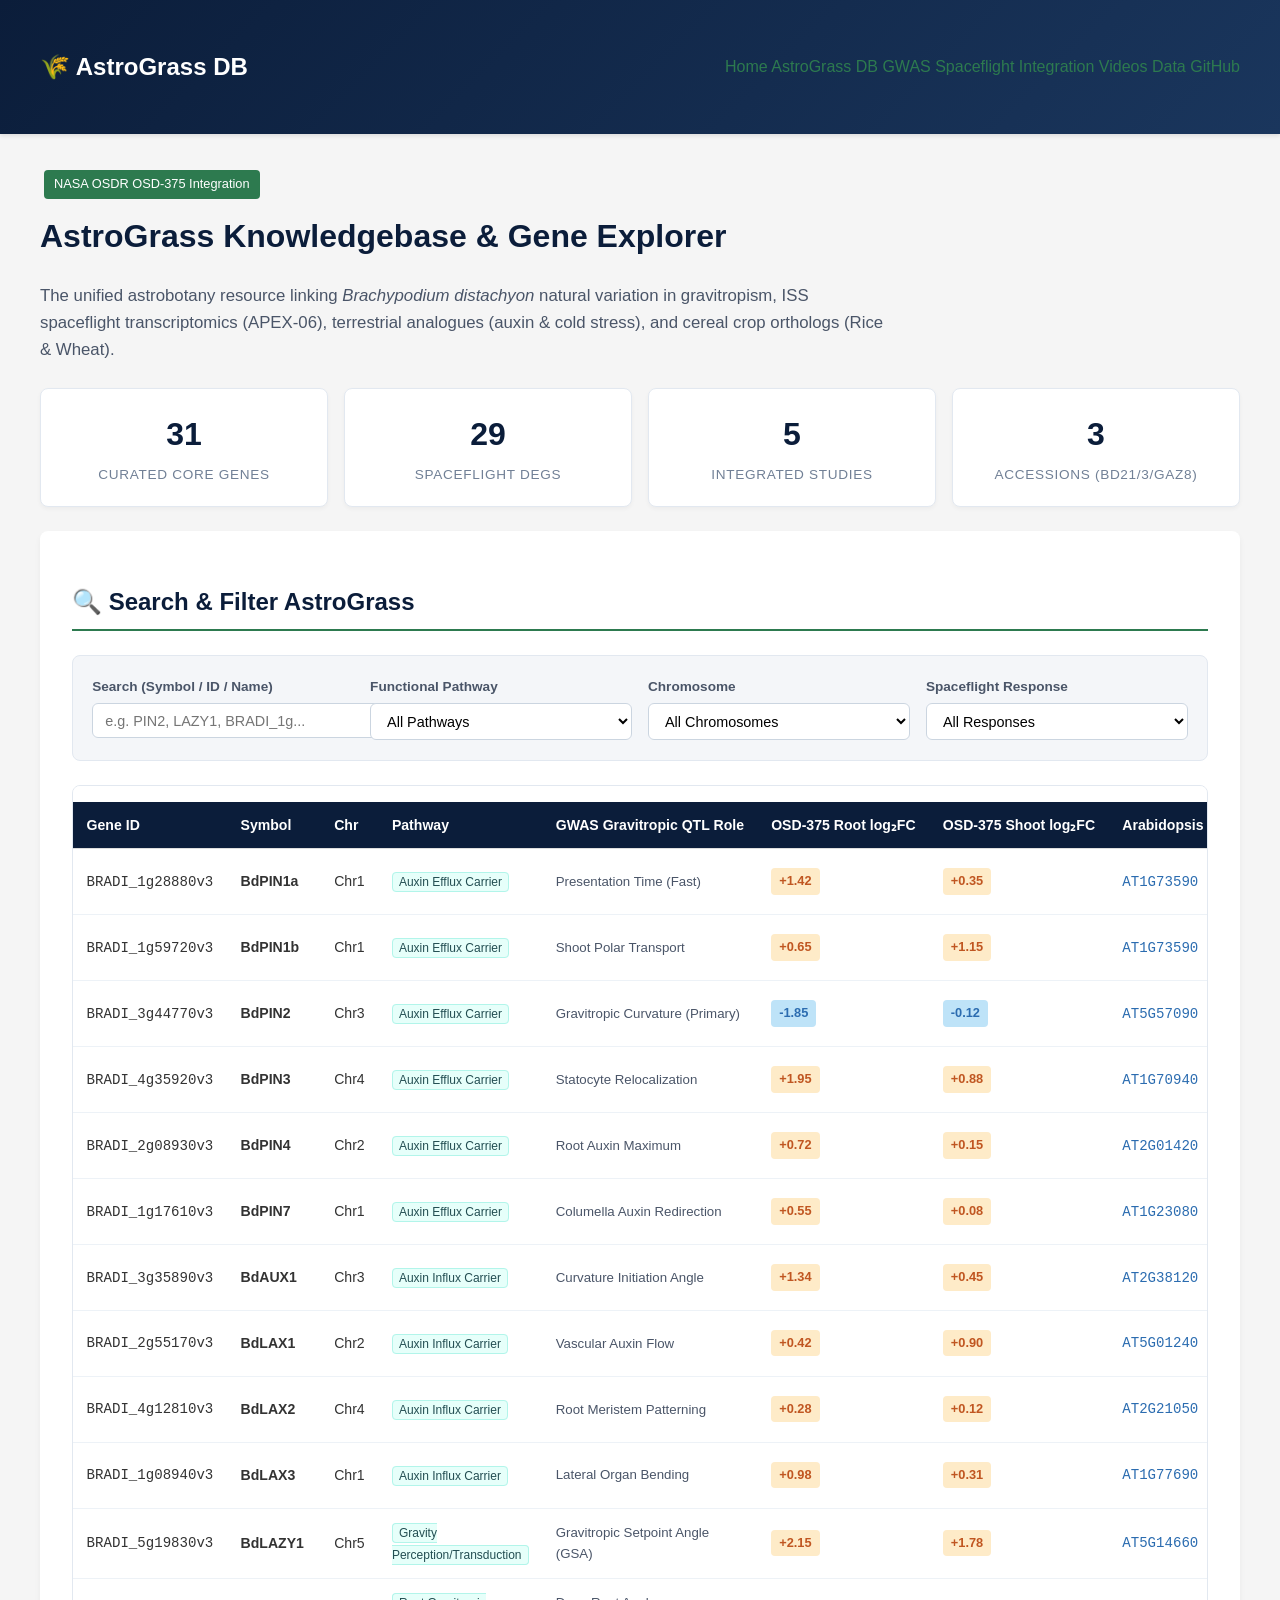
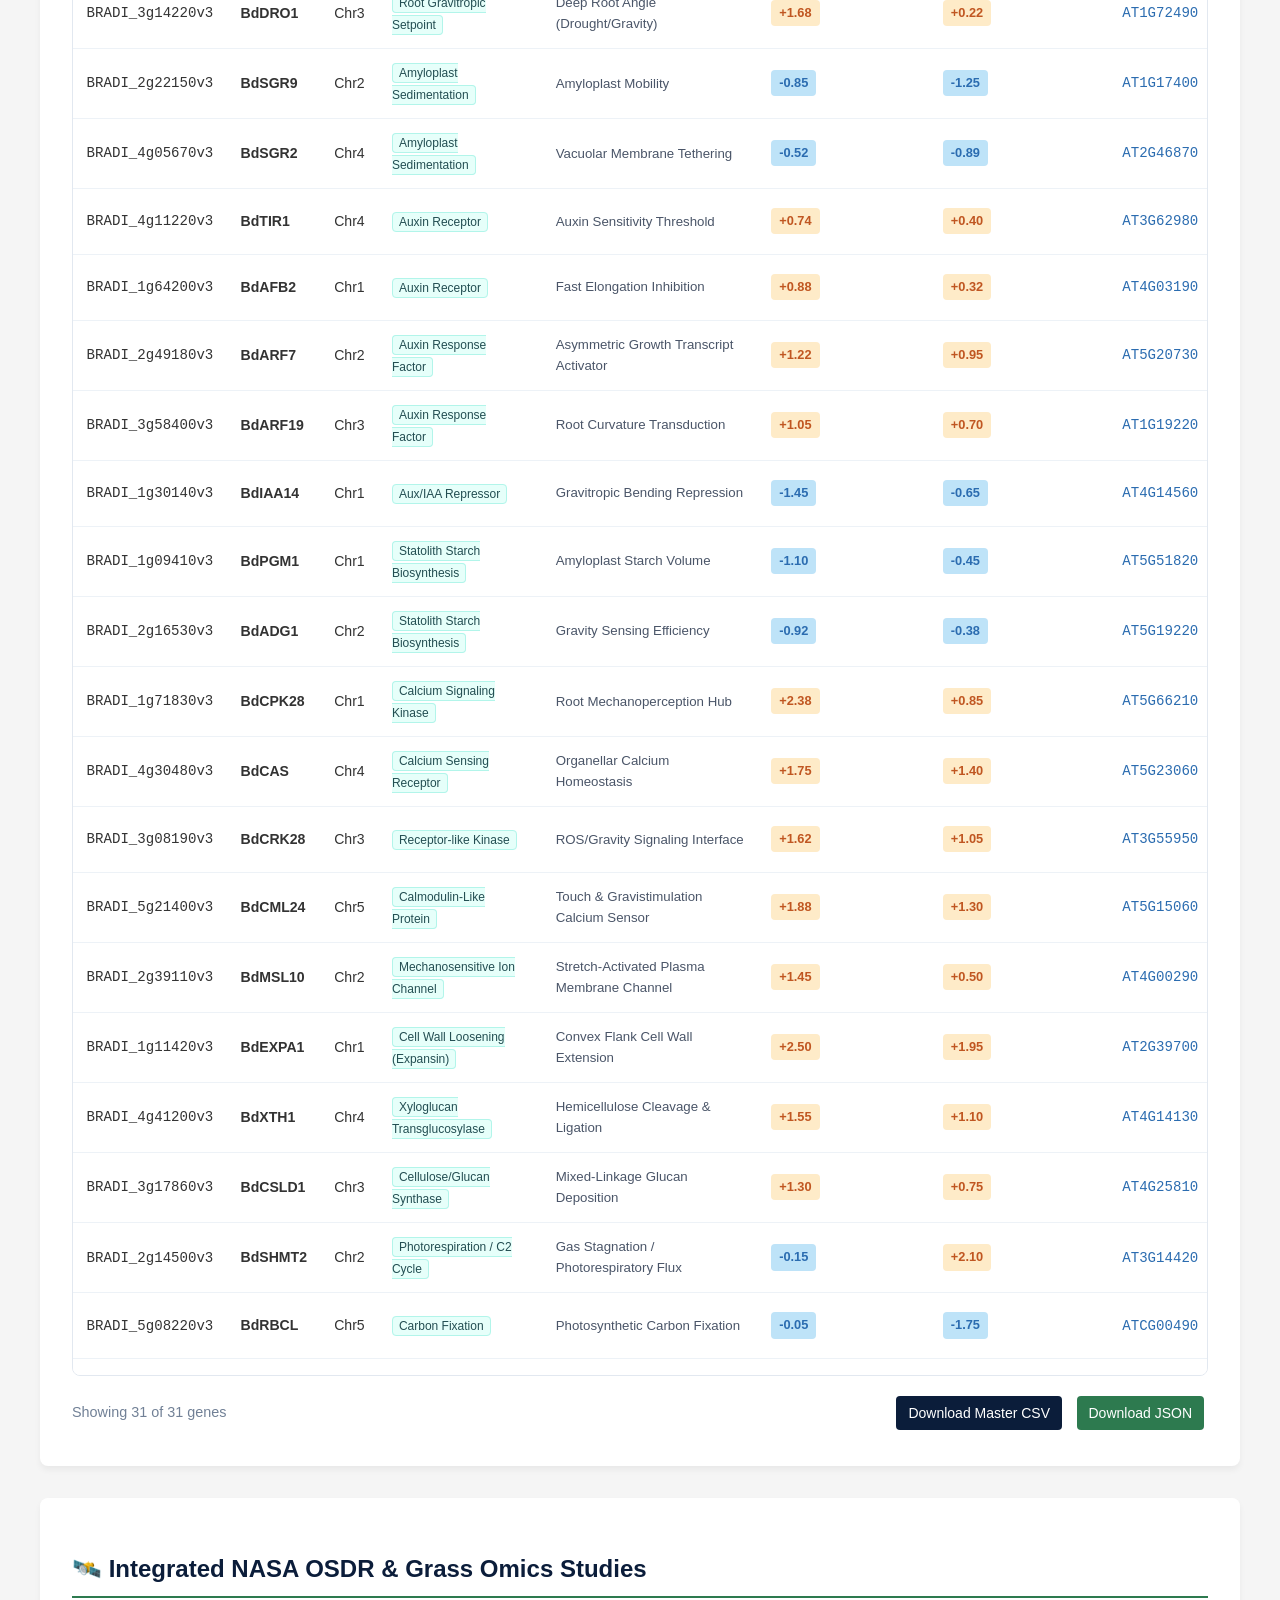
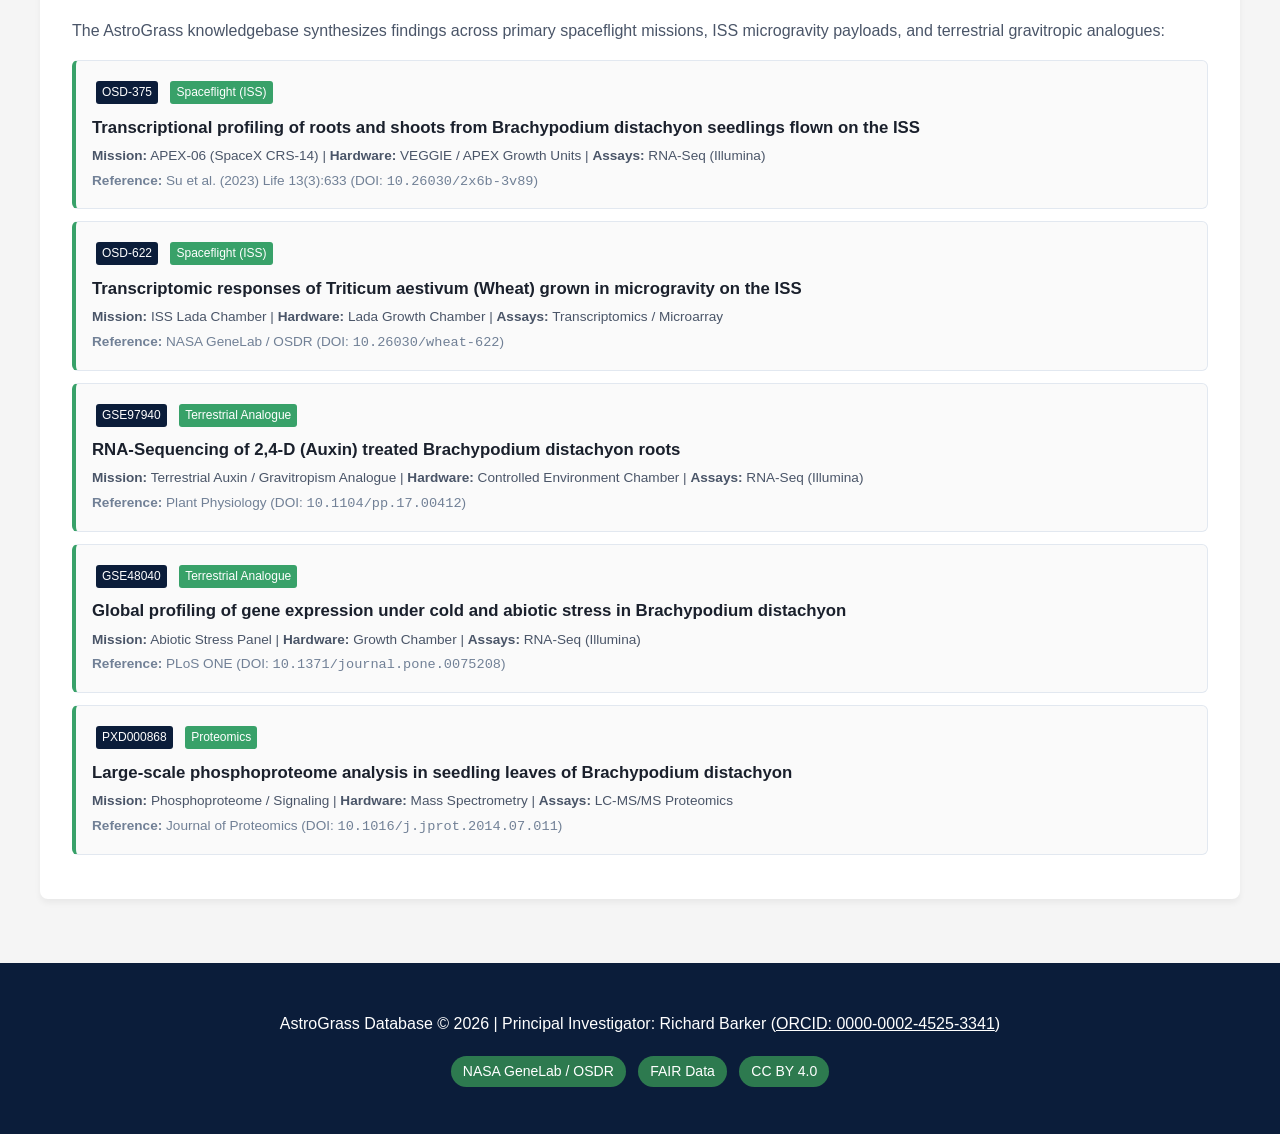
==== docs/astrograss.html @ f029a99f "Deploy AstroGrass Knowledgebase & Gene Explorer interactive portal (docs/astrograss.html, master CSV" ====
<!DOCTYPE html>
<html lang="en">
<head>
    <meta charset="UTF-8">
    <meta name="viewport" content="width=device-width, initial-scale=1.0">
    <title>AstroGrass Database | Spaceflight Omics & Gravitropism Knowledgebase</title>
    <link rel="stylesheet" href="css/style.css">
    <style>
        .filter-grid {
            display: grid;
            grid-template-columns: repeat(auto-fit, minmax(200px, 1fr));
            gap: 1rem;
            margin: 1.5rem 0;
            background: #f4f6f9;
            padding: 1.2rem;
            border-radius: 8px;
            border: 1px solid #e2e8f0;
        }
        .filter-item label {
            display: block;
            font-size: 0.85rem;
            font-weight: bold;
            color: #4a5568;
            margin-bottom: 0.35rem;
        }
        .filter-item select, .filter-item input {
            width: 100%;
            padding: 0.55rem 0.75rem;
            border: 1px solid #cbd5e0;
            border-radius: 6px;
            font-size: 0.9rem;
            background: white;
        }
        .stats-grid {
            display: grid;
            grid-template-columns: repeat(auto-fit, minmax(180px, 1fr));
            gap: 1rem;
            margin: 1.5rem 0;
        }
        .stat-card {
            background: white;
            padding: 1.25rem;
            border-radius: 8px;
            border: 1px solid #e2e8f0;
            box-shadow: 0 2px 4px rgba(0,0,0,0.04);
            text-align: center;
        }
        .stat-num {
            font-size: 2rem;
            font-weight: 800;
            color: #0b1d3a;
            margin-bottom: 0.25rem;
        }
        .stat-label {
            font-size: 0.85rem;
            color: #718096;
            text-transform: uppercase;
            letter-spacing: 0.05em;
        }
        .gene-table-container {
            overflow-x: auto;
            margin-top: 1rem;
            background: white;
            border-radius: 8px;
            border: 1px solid #e2e8f0;
        }
        .gene-table {
            width: 100%;
            border-collapse: collapse;
            font-size: 0.88rem;
        }
        .gene-table th {
            background: #0b1d3a;
            color: white;
            text-align: left;
            padding: 0.75rem 0.85rem;
            white-space: nowrap;
            position: sticky;
            top: 0;
        }
        .gene-table td {
            padding: 0.75rem 0.85rem;
            border-bottom: 1px solid #edf2f7;
            vertical-align: middle;
        }
        .gene-table tr:hover {
            background: #f7fafc;
            cursor: pointer;
        }
        .badge-up {
            background: #feebc8;
            color: #c05621;
            padding: 3px 8px;
            border-radius: 4px;
            font-weight: bold;
            font-size: 0.8rem;
            display: inline-block;
        }
        .badge-down {
            background: #bee3f8;
            color: #2b6cb0;
            padding: 3px 8px;
            border-radius: 4px;
            font-weight: bold;
            font-size: 0.8rem;
            display: inline-block;
        }
        .badge-pathway {
            background: #e6fffa;
            color: #234e52;
            padding: 2px 6px;
            border-radius: 4px;
            font-size: 0.75rem;
            border: 1px solid #b2f5ea;
        }
        .study-card {
            border: 1px solid #e2e8f0;
            border-left: 4px solid #38a169;
            padding: 1rem;
            border-radius: 6px;
            background: #fafafa;
            margin-bottom: 0.75rem;
        }
        /* Modal styling */
        .modal {
            display: none;
            position: fixed;
            z-index: 1000;
            left: 0;
            top: 0;
            width: 100%;
            height: 100%;
            background: rgba(0,0,0,0.6);
            backdrop-filter: blur(3px);
        }
        .modal-content {
            background: white;
            margin: 5% auto;
            padding: 2rem;
            width: 90%;
            max-width: 700px;
            border-radius: 10px;
            box-shadow: 0 10px 25px rgba(0,0,0,0.3);
            position: relative;
        }
        .close-modal {
            position: absolute;
            top: 1rem;
            right: 1.5rem;
            font-size: 1.5rem;
            font-weight: bold;
            cursor: pointer;
            color: #718096;
        }
        .close-modal:hover { color: #000; }
    </style>
</head>
<body>
    <header>
        <div class="container nav-container">
            <a href="index.html" class="logo">🌾 AstroGrass DB</a>
            <nav>
                <a href="index.html">Home</a>
                <a href="astrograss.html" class="active">AstroGrass DB</a>
                <a href="gwas.html">GWAS</a>
                <a href="spaceflight.html">Spaceflight</a>
                <a href="integration.html">Integration</a>
                <a href="videos.html">Videos</a>
                <a href="data.html">Data</a>
                <a href="https://github.com/dr-richard-barker/brachypodium-gwas-spaceflight" target="_blank">GitHub</a>
            </nav>
        </div>
    </header>

    <div class="container">
        <div style="margin-top: 1.5rem;">
            <span class="badge" style="background:#2d7a4f; color:#fff; padding:4px 10px; border-radius:4px; font-size:0.8rem;">NASA OSDR OSD-375 Integration</span>
            <h1 style="margin-top:0.5rem; color:#0b1d3a;">AstroGrass Knowledgebase & Gene Explorer</h1>
            <p style="color:#4a5568; font-size:1.05rem; max-width:850px;">
                The unified astrobotany resource linking <em>Brachypodium distachyon</em> natural variation in gravitropism,
                ISS spaceflight transcriptomics (APEX-06), terrestrial analogues (auxin & cold stress), and cereal crop orthologs (Rice & Wheat).
            </p>
        </div>

        <!-- Database Metrics -->
        <div class="stats-grid">
            <div class="stat-card">
                <div class="stat-num" id="stat-total-genes">31</div>
                <div class="stat-label">Curated Core Genes</div>
            </div>
            <div class="stat-card">
                <div class="stat-num" id="stat-deg-genes">29</div>
                <div class="stat-label">Spaceflight DEGs</div>
            </div>
            <div class="stat-card">
                <div class="stat-num" id="stat-studies">5</div>
                <div class="stat-label">Integrated Studies</div>
            </div>
            <div class="stat-card">
                <div class="stat-num">3</div>
                <div class="stat-label">Accessions (Bd21/3/Gaz8)</div>
            </div>
        </div>

        <!-- Filter Controls -->
        <section class="card" style="margin-top:1.5rem;">
            <h2 style="margin-bottom:0.5rem;">🔍 Search & Filter AstroGrass</h2>
            
            <div class="filter-grid">
                <div class="filter-item">
                    <label for="search-input">Search (Symbol / ID / Name)</label>
                    <input type="text" id="search-input" placeholder="e.g. PIN2, LAZY1, BRADI_1g...">
                </div>
                <div class="filter-item">
                    <label for="pathway-select">Functional Pathway</label>
                    <select id="pathway-select">
                        <option value="">All Pathways</option>
                    </select>
                </div>
                <div class="filter-item">
                    <label for="chr-select">Chromosome</label>
                    <select id="chr-select">
                        <option value="">All Chromosomes</option>
                        <option value="Chr1">Chr 1</option>
                        <option value="Chr2">Chr 2</option>
                        <option value="Chr3">Chr 3</option>
                        <option value="Chr4">Chr 4</option>
                        <option value="Chr5">Chr 5</option>
                    </select>
                </div>
                <div class="filter-item">
                    <label for="status-select">Spaceflight Response</label>
                    <select id="status-select">
                        <option value="">All Responses</option>
                        <option value="Root">Root Spaceflight DEGs</option>
                        <option value="Shoot">Shoot Spaceflight DEGs</option>
                    </select>
                </div>
            </div>

            <!-- Interactive Results Table -->
            <div class="gene-table-container">
                <table class="gene-table">
                    <thead>
                        <tr>
                            <th>Gene ID</th>
                            <th>Symbol</th>
                            <th>Chr</th>
                            <th>Pathway</th>
                            <th>GWAS Gravitropic QTL Role</th>
                            <th>OSD-375 Root log₂FC</th>
                            <th>OSD-375 Shoot log₂FC</th>
                            <th>Arabidopsis Ortholog</th>
                            <th>Rice / Wheat</th>
                        </tr>
                    </thead>
                    <tbody id="gene-table-body">
                        <!-- Populated by JavaScript -->
                    </tbody>
                </table>
            </div>
            
            <div style="margin-top:1rem; display:flex; justify-content:space-between; align-items:center;">
                <span id="results-count" style="font-size:0.9rem; color:#718096;">Showing 31 of 31 genes</span>
                <div>
                    <a href="../tables/astrograss_master_table.csv" download class="badge" style="background:#0b1d3a; color:white; padding:6px 12px; border-radius:4px; text-decoration:none; margin-right:6px;">Download Master CSV</a>
                    <a href="js/astrograss_database.json" download class="badge" style="background:#2d7a4f; color:white; padding:6px 12px; border-radius:4px; text-decoration:none;">Download JSON</a>
                </div>
            </div>
        </section>

        <!-- OSDR Studies Catalog -->
        <section class="card" style="margin-top:2rem;">
            <h2>🛰️ Integrated NASA OSDR & Grass Omics Studies</h2>
            <p style="margin-bottom:1rem; color:#4a5568;">The AstroGrass knowledgebase synthesizes findings across primary spaceflight missions, ISS microgravity payloads, and terrestrial gravitropic analogues:</p>

            <div id="studies-container">
                <!-- Populated by JavaScript -->
            </div>
        </section>
    </div>

    <!-- Gene Detail Modal -->
    <div id="gene-modal" class="modal">
        <div class="modal-content">
            <span class="close-modal" onclick="closeModal()">&times;</span>
            <div id="modal-body">
                <!-- Populated on click -->
            </div>
        </div>
    </div>

    <footer>
        <p>AstroGrass Database &copy; 2026 | Principal Investigator: Richard Barker (<a href="https://orcid.org/0000-0002-4525-3341">ORCID: 0000-0002-4525-3341</a>)</p>
        <p><span class="badge">NASA GeneLab / OSDR</span> <span class="badge">FAIR Data</span> <span class="badge">CC BY 4.0</span></p>
    </footer>

    <script>
        let dbData = null;

        // Fetch database JSON
        fetch('js/astrograss_database.json')
            .then(res => res.json())
            .then(data => {
                dbData = data;
                initApp();
            })
            .catch(err => console.error("Error loading AstroGrass JSON:", err));

        function initApp() {
            populatePathways();
            renderTable(dbData.genes);
            renderStudies(dbData.studies);

            document.getElementById('search-input').addEventListener('input', applyFilters);
            document.getElementById('pathway-select').addEventListener('change', applyFilters);
            document.getElementById('chr-select').addEventListener('change', applyFilters);
            document.getElementById('status-select').addEventListener('change', applyFilters);
        }

        function populatePathways() {
            const pathways = [...new Set(dbData.genes.map(g => g.pathway))].sort();
            const select = document.getElementById('pathway-select');
            pathways.forEach(p => {
                const opt = document.createElement('option');
                opt.value = p;
                opt.textContent = p;
                select.appendChild(opt);
            });
        }

        function renderTable(genes) {
            const tbody = document.getElementById('gene-table-body');
            tbody.innerHTML = '';

            if (genes.length === 0) {
                tbody.innerHTML = `<tr><td colspan="9" style="text-align:center; padding:2rem; color:#718096;">No matching genes found. Try adjusting your filters.</td></tr>`;
                document.getElementById('results-count').textContent = 'Showing 0 genes';
                return;
            }

            genes.forEach(g => {
                const tr = document.createElement('tr');
                tr.onclick = () => openModal(g);

                const rootBadge = g.root_log2fc > 0 
                    ? `<span class="badge-up">+${g.root_log2fc.toFixed(2)}</span>` 
                    : (g.root_log2fc < 0 ? `<span class="badge-down">${g.root_log2fc.toFixed(2)}</span>` : `<span style="color:#a0aec0">0.00</span>`);

                const shootBadge = g.shoot_log2fc > 0 
                    ? `<span class="badge-up">+${g.shoot_log2fc.toFixed(2)}</span>` 
                    : (g.shoot_log2fc < 0 ? `<span class="badge-down">${g.shoot_log2fc.toFixed(2)}</span>` : `<span style="color:#a0aec0">0.00</span>`);

                tr.innerHTML = `
                    <td><code>${g.gene_id}</code></td>
                    <td><strong>${g.symbol}</strong></td>
                    <td>${g.chr}</td>
                    <td><span class="badge-pathway">${g.pathway}</span></td>
                    <td style="font-size:0.83rem; color:#4a5568;">${g.gwas_qtl}</td>
                    <td>${rootBadge}</td>
                    <td>${shootBadge}</td>
                    <td><code style="color:#2b6cb0;">${g.at_ortholog}</code></td>
                    <td style="font-size:0.8rem;">${g.os_ortholog} / ${g.ta_ortholog}</td>
                `;
                tbody.appendChild(tr);
            });

            document.getElementById('results-count').textContent = `Showing ${genes.length} of ${dbData.genes.length} genes`;
        }

        function renderStudies(studies) {
            const container = document.getElementById('studies-container');
            container.innerHTML = '';
            studies.forEach(s => {
                const card = document.createElement('div');
                card.className = 'study-card';
                card.innerHTML = `
                    <div style="display:flex; justify-content:space-between; align-items:flex-start;">
                        <div>
                            <span class="badge" style="background:#0b1d3a; color:#fff; font-size:0.75rem; padding:2px 6px; border-radius:3px;">${s.study_id}</span>
                            <span class="badge" style="background:#38a169; color:#fff; font-size:0.75rem; padding:2px 6px; border-radius:3px; margin-left:4px;">${s.category}</span>
                            <h3 style="margin:0.4rem 0 0.2rem 0; font-size:1.05rem; color:#1a202c;">${s.title}</h3>
                            <p style="margin:0; font-size:0.85rem; color:#4a5568;"><strong>Mission:</strong> ${s.mission} | <strong>Hardware:</strong> ${s.hardware} | <strong>Assays:</strong> ${s.assays}</p>
                            <p style="margin:0.2rem 0 0 0; font-size:0.85rem; color:#718096;"><strong>Reference:</strong> ${s.reference} (DOI: <code>${s.doi}</code>)</p>
                        </div>
                    </div>
                `;
                container.appendChild(card);
            });
        }

        function applyFilters() {
            const query = document.getElementById('search-input').value.toLowerCase();
            const pathway = document.getElementById('pathway-select').value;
            const chr = document.getElementById('chr-select').value;
            const status = document.getElementById('status-select').value;

            const filtered = dbData.genes.filter(g => {
                const matchQuery = !query || 
                    g.symbol.toLowerCase().includes(query) || 
                    g.gene_id.toLowerCase().includes(query) || 
                    g.name.toLowerCase().includes(query) ||
                    g.at_ortholog.toLowerCase().includes(query);

                const matchPathway = !pathway || g.pathway === pathway;
                const matchChr = !chr || g.chr === chr;
                const matchStatus = !status || (status === 'Root' && Math.abs(g.root_log2fc) >= 0.5) || (status === 'Shoot' && Math.abs(g.shoot_log2fc) >= 0.5);

                return matchQuery && matchPathway && matchChr && matchStatus;
            });

            renderTable(filtered);
        }

        function openModal(g) {
            const modal = document.getElementById('gene-modal');
            const body = document.getElementById('modal-body');
            body.innerHTML = `
                <span class="badge" style="background:#0b1d3a; color:#fff;">${g.chr}</span>
                <span class="badge-pathway" style="margin-left:6px;">${g.pathway}</span>
                <h2 style="margin:0.5rem 0 0.2rem 0; color:#0b1d3a;">${g.symbol} (${g.name})</h2>
                <p style="margin:0; color:#718096; font-size:0.9rem;">Ensembl ID: <code>${g.gene_id}</code></p>
                <hr style="margin:1rem 0; border:0; border-top:1px solid #e2e8f0;">
                
                <h4 style="margin-bottom:0.4rem;">🛰️ Spaceflight Microgravity Response (NASA OSD-375)</h4>
                <p style="margin:0 0 0.5rem 0; font-size:0.92rem;">
                    <strong>Root log₂FC:</strong> ${g.root_log2fc > 0 ? '+' : ''}${g.root_log2fc} | 
                    <strong>Shoot log₂FC:</strong> ${g.shoot_log2fc > 0 ? '+' : ''}${g.shoot_log2fc} | 
                    <strong>FDR (padj):</strong> ${g.padj}
                </p>
                <p style="font-size:0.88rem; color:#4a5568;">
                    <strong>Ecotype Responsiveness:</strong> 
                    Bd21: ${g.de_bd21 ? '✅ DEG' : '⚪ NS'} | 
                    Bd21-3: ${g.de_bd21_3 ? '✅ DEG' : '⚪ NS'} | 
                    Gaz8: ${g.de_gaz8 ? '✅ DEG' : '⚪ NS'}
                </p>

                <h4 style="margin:1rem 0 0.4rem 0;">🌱 Gravitropic Reorientation & GWAS QTL Role</h4>
                <p style="font-size:0.92rem; color:#2d3748; background:#f7fafc; padding:0.75rem; border-radius:6px; border:1px solid #edf2f7;">
                    ${g.gwas_qtl}
                </p>

                <h4 style="margin:1rem 0 0.4rem 0;">🌾 Cross-Species Orthologs</h4>
                <ul style="font-size:0.9rem; line-height:1.6; margin:0; padding-left:1.2rem; color:#4a5568;">
                    <li><strong>Arabidopsis thaliana:</strong> <code>${g.at_ortholog}</code></li>
                    <li><strong>Oryza sativa (Rice):</strong> <code>${g.os_ortholog}</code></li>
                    <li><strong>Triticum aestivum (Wheat):</strong> <code>${g.ta_ortholog}</code></li>
                </ul>
            `;
            modal.style.display = 'block';
        }

        function closeModal() {
            document.getElementById('gene-modal').style.display = 'none';
        }

        window.onclick = function(event) {
            const modal = document.getElementById('gene-modal');
            if (event.target === modal) {
                modal.style.display = 'none';
            }
        };
    </script>
</body>
</html>
---- docs/css/style.css ----
:root {
  --primary-color: #0b1d3a;
  --accent-color: #2d7a4f;
  --text-color: #333;
  --bg-color: #f5f5f5;
  --card-bg: #ffffff;
  --font-body: -apple-system, BlinkMacSystemFont, "Segoe UI", Roboto, Helvetica, Arial, sans-serif;
}

html { scroll-behavior: smooth; }

body {
  margin: 0; padding: 0;
  font-family: var(--font-body);
  color: var(--text-color);
  background-color: var(--bg-color);
  line-height: 1.6;
}

header {
  background: linear-gradient(135deg, var(--primary-color) 0%, #1a365d 100%);
  color: white;
  padding: 1rem 0;
  position: sticky;
  top: 0;
  z-index: 1000;
  box-shadow: 0 2px 4px rgba(0,0,0,0.1);
}

.nav-container {
  max-width: 1200px;
  margin: 0 auto;
  padding: 0 1rem;
  display: flex;
  justify-content: space-between;
  align-items: center;
}

.logo { font-size: 1.5rem; font-weight: bold; color: white; text-decoration: none; }

.nav-links a {
  color: white; text-decoration: none; margin-left: 1.5rem; font-weight: 500;
  transition: color 0.3s ease;
}
.nav-links a:hover { color: var(--accent-color); }

.hero {
  background: linear-gradient(rgba(11, 29, 58, 0.8), rgba(11, 29, 58, 0.8)), url('../images/hero-bg.jpg') center/cover;
  color: white;
  text-align: center;
  padding: 4rem 1rem;
}

.hero h1 { margin: 0; font-size: 2.5rem; }
.hero p { font-size: 1.2rem; margin-top: 1rem; opacity: 0.9; }

.container { max-width: 1200px; margin: 2rem auto; padding: 0 1rem; }

.card {
  background: var(--card-bg);
  border-radius: 8px;
  padding: 2rem;
  margin-bottom: 2rem;
  box-shadow: 0 4px 6px rgba(0,0,0,0.05);
}

h2 { color: var(--primary-color); border-bottom: 2px solid var(--accent-color); padding-bottom: 0.5rem; }

.grid-3 { display: grid; grid-template-columns: repeat(auto-fit, minmax(300px, 1fr)); gap: 1.5rem; }

.icon-card { text-align: center; padding: 1.5rem; background: var(--card-bg); border-radius: 8px; box-shadow: 0 2px 4px rgba(0,0,0,0.05); border-top: 4px solid var(--accent-color); }

.video-container { position: relative; padding-bottom: 56.25%; height: 0; overflow: hidden; border-radius: 8px; background: #000; }
.video-container video, .video-container iframe { position: absolute; top: 0; left: 0; width: 100%; height: 100%; }

a { color: var(--accent-color); text-decoration: none; }
a:hover { text-decoration: underline; }

.badge { display: inline-block; padding: 0.25rem 0.75rem; border-radius: 999px; background: var(--accent-color); color: white; font-size: 0.875rem; margin: 0.25rem; }

table { width: 100%; border-collapse: collapse; margin: 1rem 0; }
th, td { padding: 0.75rem; text-align: left; border-bottom: 1px solid #ddd; }
th { background-color: var(--primary-color); color: white; }

footer { background: var(--primary-color); color: white; text-align: center; padding: 2rem 1rem; margin-top: 4rem; }
footer a { color: #fff; text-decoration: underline; }

#scroll-top-btn {
  display: none; position: fixed; bottom: 20px; right: 20px;
  background: var(--accent-color); color: white;
  border: none; border-radius: 50%; width: 40px; height: 40px;
  cursor: pointer; box-shadow: 0 2px 5px rgba(0,0,0,0.3);
}

@media (max-width: 768px) {
  .nav-links { display: none; }
  .nav-toggle { display: block; }
  /* mobile menu implementation... */
}
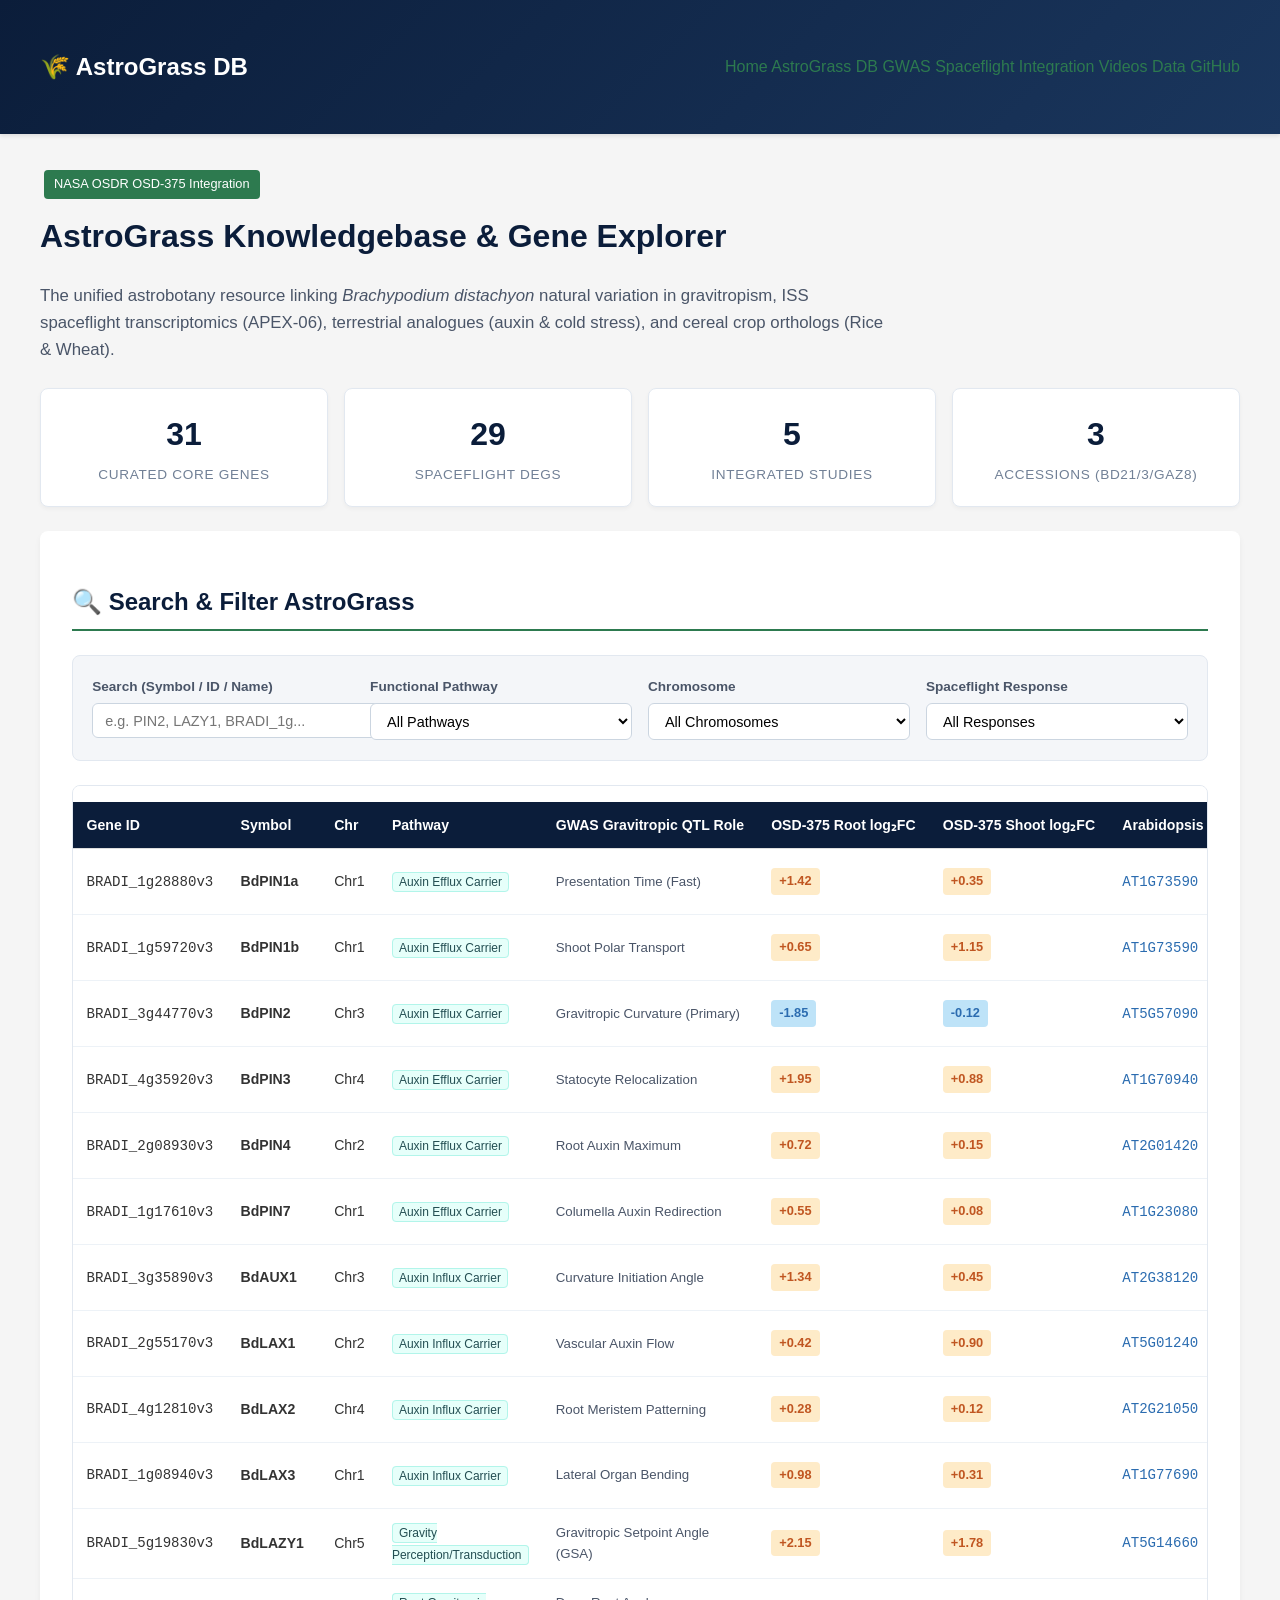
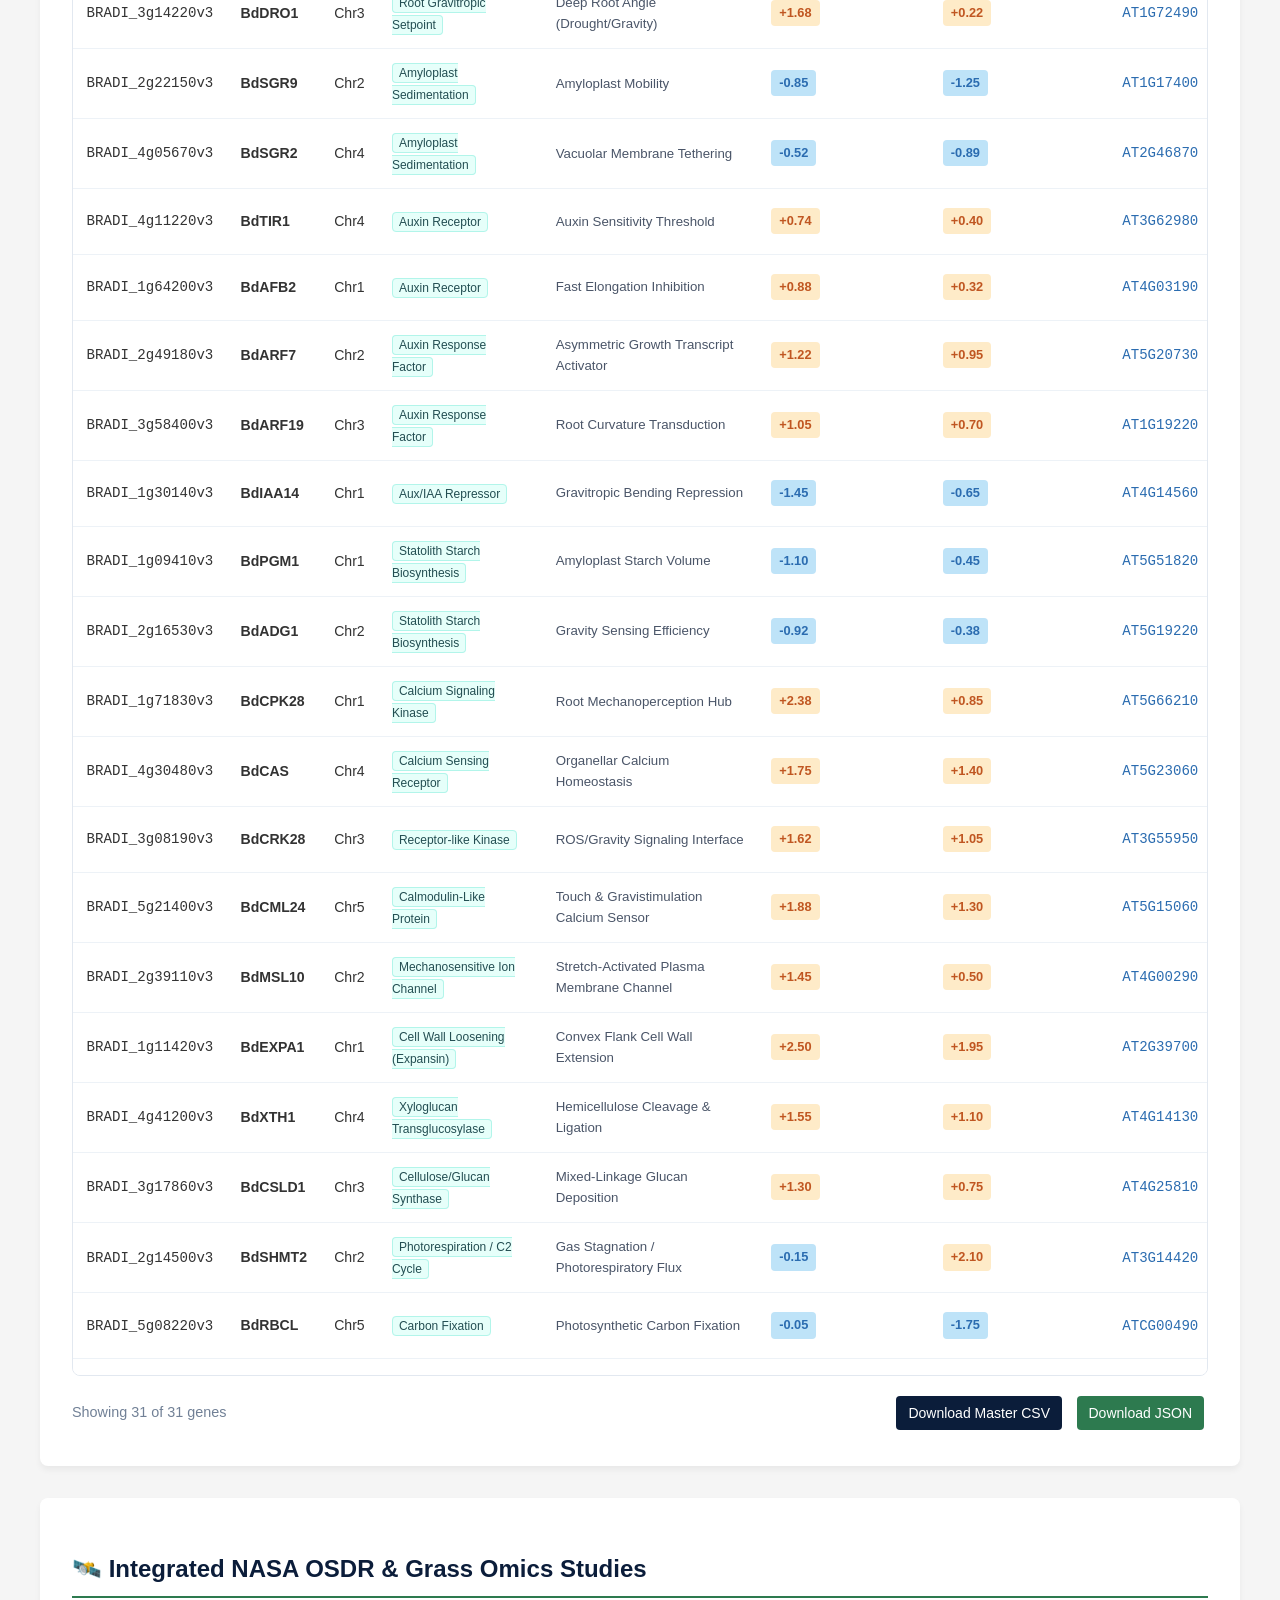
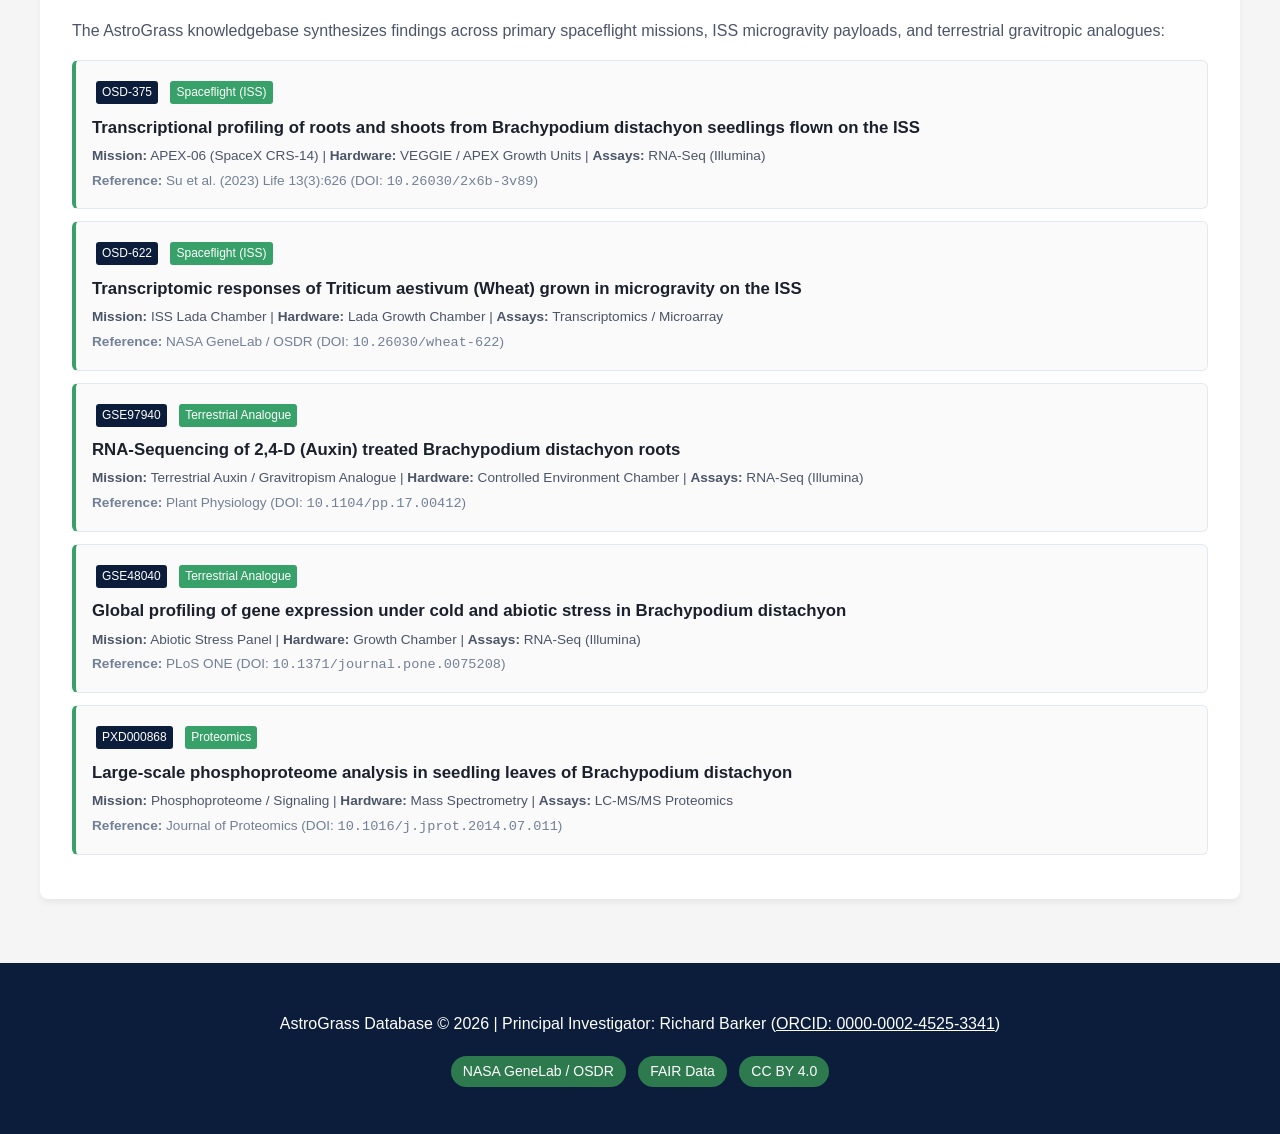
==== commit 469ad2d5: "Add privacy-respecting visitor analytics tracking snippet" ====
--- a/docs/astrograss.html
+++ b/docs/astrograss.html
@@ -461,5 +461,6 @@
             }
         };
     </script>
+  <script defer src="https://visitor-analytics.astrobotany.workers.dev/a.js"></script>
 </body>
 </html>
--- a/docs/css/style.css
+++ b/docs/css/style.css
@@ -95,5 +95,240 @@
 @media (max-width: 768px) {
   .nav-links { display: none; }
   .nav-toggle { display: block; }
-  /* mobile menu implementation... */
-}
+}
+
+/* Enhanced Scientific Showcase UI */
+.metric-grid {
+  display: grid;
+  grid-template-columns: repeat(auto-fit, minmax(220px, 1fr));
+  gap: 1.25rem;
+  margin: 1.5rem 0 2.5rem 0;
+}
+
+.metric-card {
+  background: white;
+  padding: 1.5rem;
+  border-radius: 10px;
+  border-left: 5px solid var(--accent-color);
+  box-shadow: 0 4px 15px rgba(0,0,0,0.06);
+  text-align: center;
+  transition: transform 0.2s ease, box-shadow 0.2s ease;
+}
+
+.metric-card:hover {
+  transform: translateY(-3px);
+  box-shadow: 0 8px 25px rgba(0,0,0,0.1);
+}
+
+.metric-value {
+  font-size: 2rem;
+  font-weight: 800;
+  color: var(--primary-color);
+  margin-bottom: 0.25rem;
+}
+
+.metric-label {
+  font-size: 0.9rem;
+  font-weight: 600;
+  color: #4a5568;
+}
+
+.metric-sub {
+  font-size: 0.75rem;
+  color: #718096;
+  margin-top: 4px;
+}
+
+.deep-dive-card {
+  background: white;
+  border-radius: 12px;
+  padding: 2rem;
+  margin-bottom: 2rem;
+  box-shadow: 0 4px 20px rgba(0,0,0,0.06);
+  display: grid;
+  grid-template-columns: 1fr 1fr;
+  gap: 2rem;
+  align-items: center;
+}
+
+@media (max-width: 900px) {
+  .deep-dive-card {
+    grid-template-columns: 1fr;
+  }
+}
+
+.deep-dive-reverse {
+  grid-template-columns: 1fr 1fr;
+}
+
+.deep-dive-reverse > :first-child {
+  order: 2;
+}
+.deep-dive-reverse > :last-child {
+  order: 1;
+}
+
+@media (max-width: 900px) {
+  .deep-dive-reverse > :first-child { order: 1; }
+  .deep-dive-reverse > :last-child { order: 2; }
+}
+
+.figure-preview-box {
+  background: #f8fafc;
+  border: 1px solid #e2e8f0;
+  border-radius: 8px;
+  overflow: hidden;
+  box-shadow: 0 4px 12px rgba(0,0,0,0.08);
+  text-align: center;
+  position: relative;
+}
+
+.figure-preview-box img {
+  width: 100%;
+  height: auto;
+  display: block;
+  cursor: pointer;
+  transition: transform 0.3s ease;
+}
+
+.figure-preview-box img:hover {
+  transform: scale(1.02);
+}
+
+.figure-caption {
+  padding: 0.75rem 1rem;
+  font-size: 0.8rem;
+  color: #64748b;
+  text-align: left;
+  background: #f8fafc;
+  border-top: 1px solid #e2e8f0;
+}
+
+.gene-pill {
+  display: inline-block;
+  background: #e6fffa;
+  color: #234e52;
+  border: 1px solid #b2f5ea;
+  padding: 2px 8px;
+  border-radius: 4px;
+  font-family: monospace;
+  font-size: 0.85rem;
+  margin: 2px 4px 2px 0;
+  font-weight: 600;
+}
+
+.gene-pill-up {
+  background: #fef2f2;
+  color: #991b1b;
+  border-color: #fecaca;
+}
+
+.gene-pill-down {
+  background: #eff6ff;
+  color: #1e40af;
+  border-color: #bfdbfe;
+}
+
+.figure-gallery-grid {
+  display: grid;
+  grid-template-columns: repeat(auto-fit, minmax(320px, 1fr));
+  gap: 1.5rem;
+  margin-top: 1.5rem;
+}
+
+.gallery-item {
+  background: white;
+  border-radius: 8px;
+  overflow: hidden;
+  box-shadow: 0 4px 12px rgba(0,0,0,0.07);
+  border: 1px solid #e2e8f0;
+  display: flex;
+  flex-direction: column;
+}
+
+.gallery-item img {
+  width: 100%;
+  height: 220px;
+  object-fit: contain;
+  background: #fafafa;
+  cursor: pointer;
+}
+
+.gallery-item-body {
+  padding: 1rem;
+  flex-grow: 1;
+  display: flex;
+  flex-direction: column;
+  justify-content: space-between;
+}
+
+.gallery-item-title {
+  font-weight: bold;
+  font-size: 0.95rem;
+  color: var(--primary-color);
+  margin-bottom: 0.4rem;
+}
+
+.gallery-item-desc {
+  font-size: 0.8rem;
+  color: #64748b;
+  margin-bottom: 0.8rem;
+}
+
+.gallery-item-actions {
+  display: flex;
+  gap: 0.5rem;
+}
+
+.btn-sm {
+  font-size: 0.75rem;
+  padding: 4px 10px;
+  border-radius: 4px;
+  text-decoration: none;
+  font-weight: 600;
+  display: inline-block;
+}
+
+.btn-primary { background: var(--accent-color); color: white; border: none; cursor: pointer; }
+.btn-primary:hover { background: #22633f; text-decoration: none; }
+.btn-secondary { background: #e2e8f0; color: #334155; border: none; cursor: pointer; }
+.btn-secondary:hover { background: #cbd5e1; text-decoration: none; }
+
+/* Lightbox Modal */
+.lightbox-modal {
+  display: none;
+  position: fixed;
+  top: 0; left: 0; width: 100%; height: 100%;
+  background: rgba(11, 29, 58, 0.92);
+  z-index: 2000;
+  align-items: center;
+  justify-content: center;
+  padding: 2rem;
+  box-sizing: border-box;
+}
+
+.lightbox-content {
+  max-width: 90%;
+  max-height: 90%;
+  background: white;
+  border-radius: 12px;
+  overflow: hidden;
+  display: flex;
+  flex-direction: column;
+  box-shadow: 0 10px 40px rgba(0,0,0,0.5);
+}
+
+.lightbox-img {
+  max-width: 100%;
+  max-height: 75vh;
+  object-fit: contain;
+  background: #000;
+}
+
+.lightbox-caption {
+  padding: 1rem 1.5rem;
+  background: white;
+  color: #333;
+  font-size: 0.9rem;
+}
+
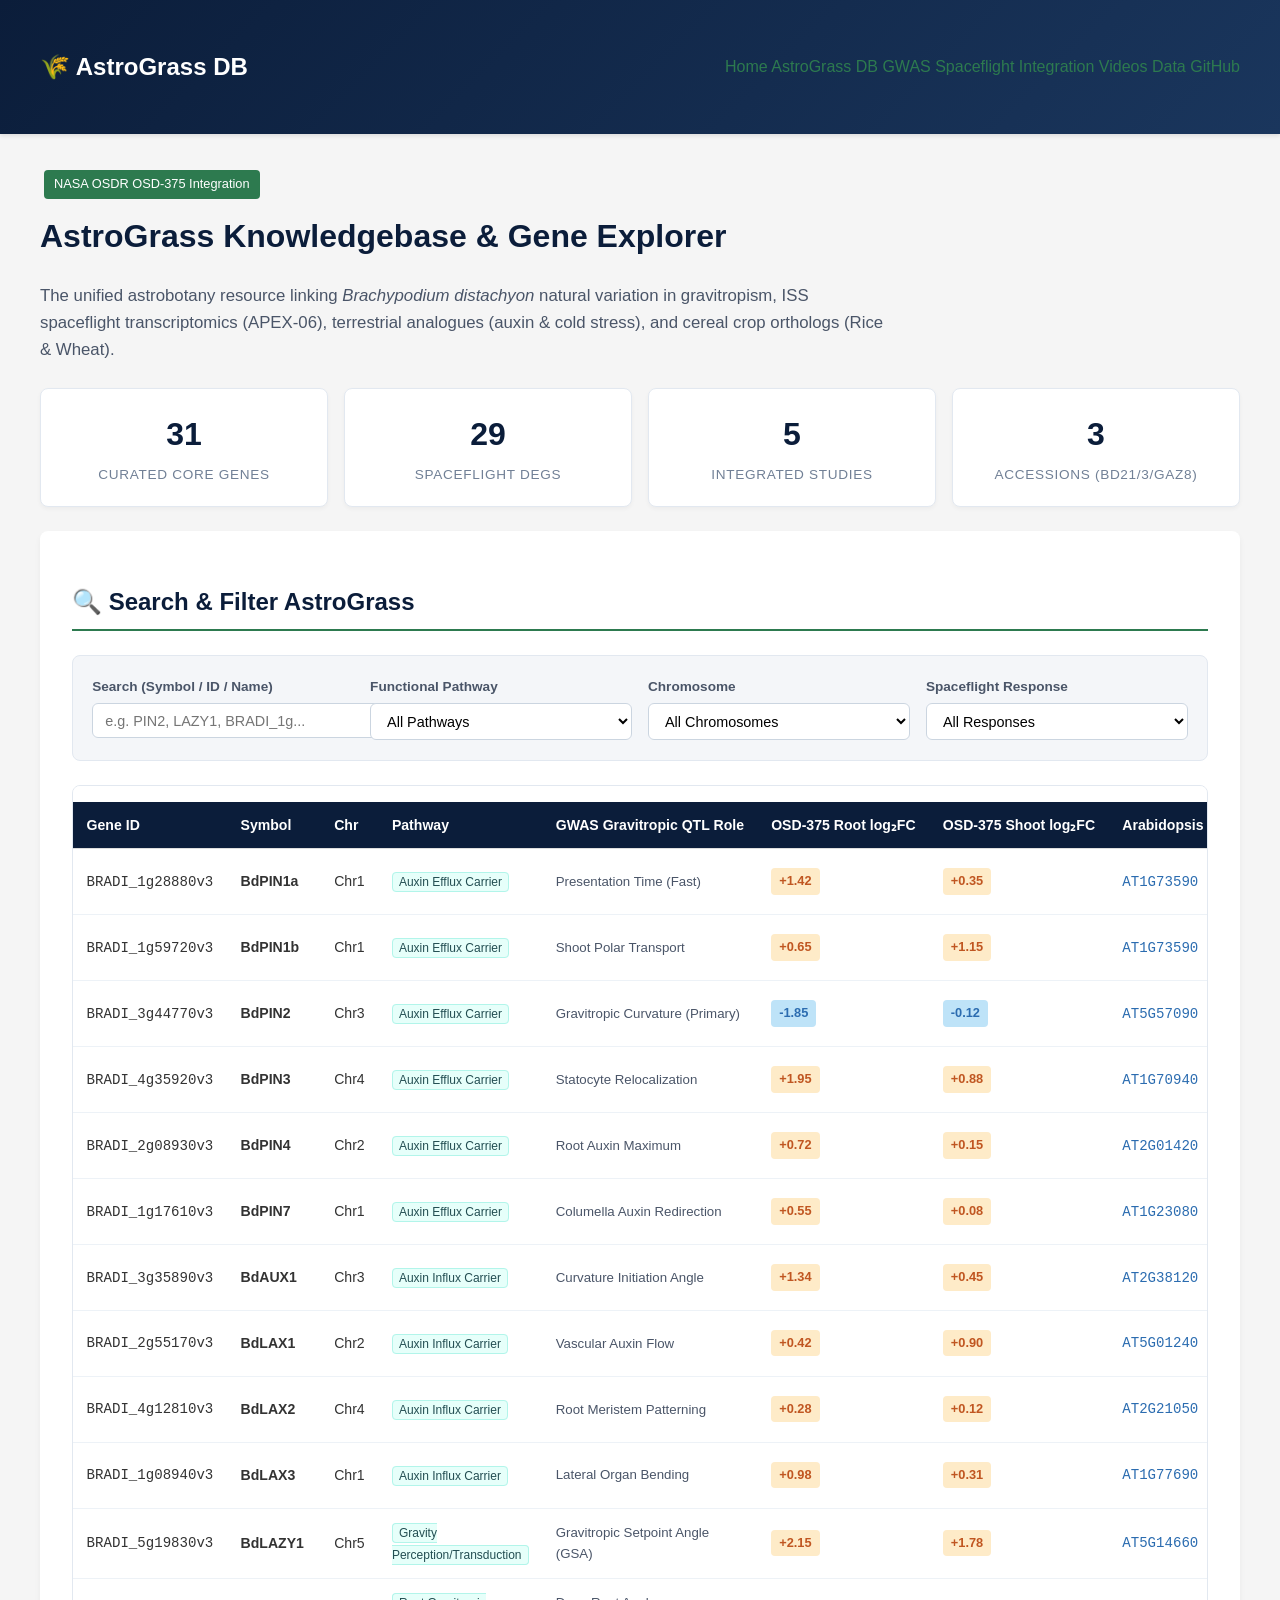
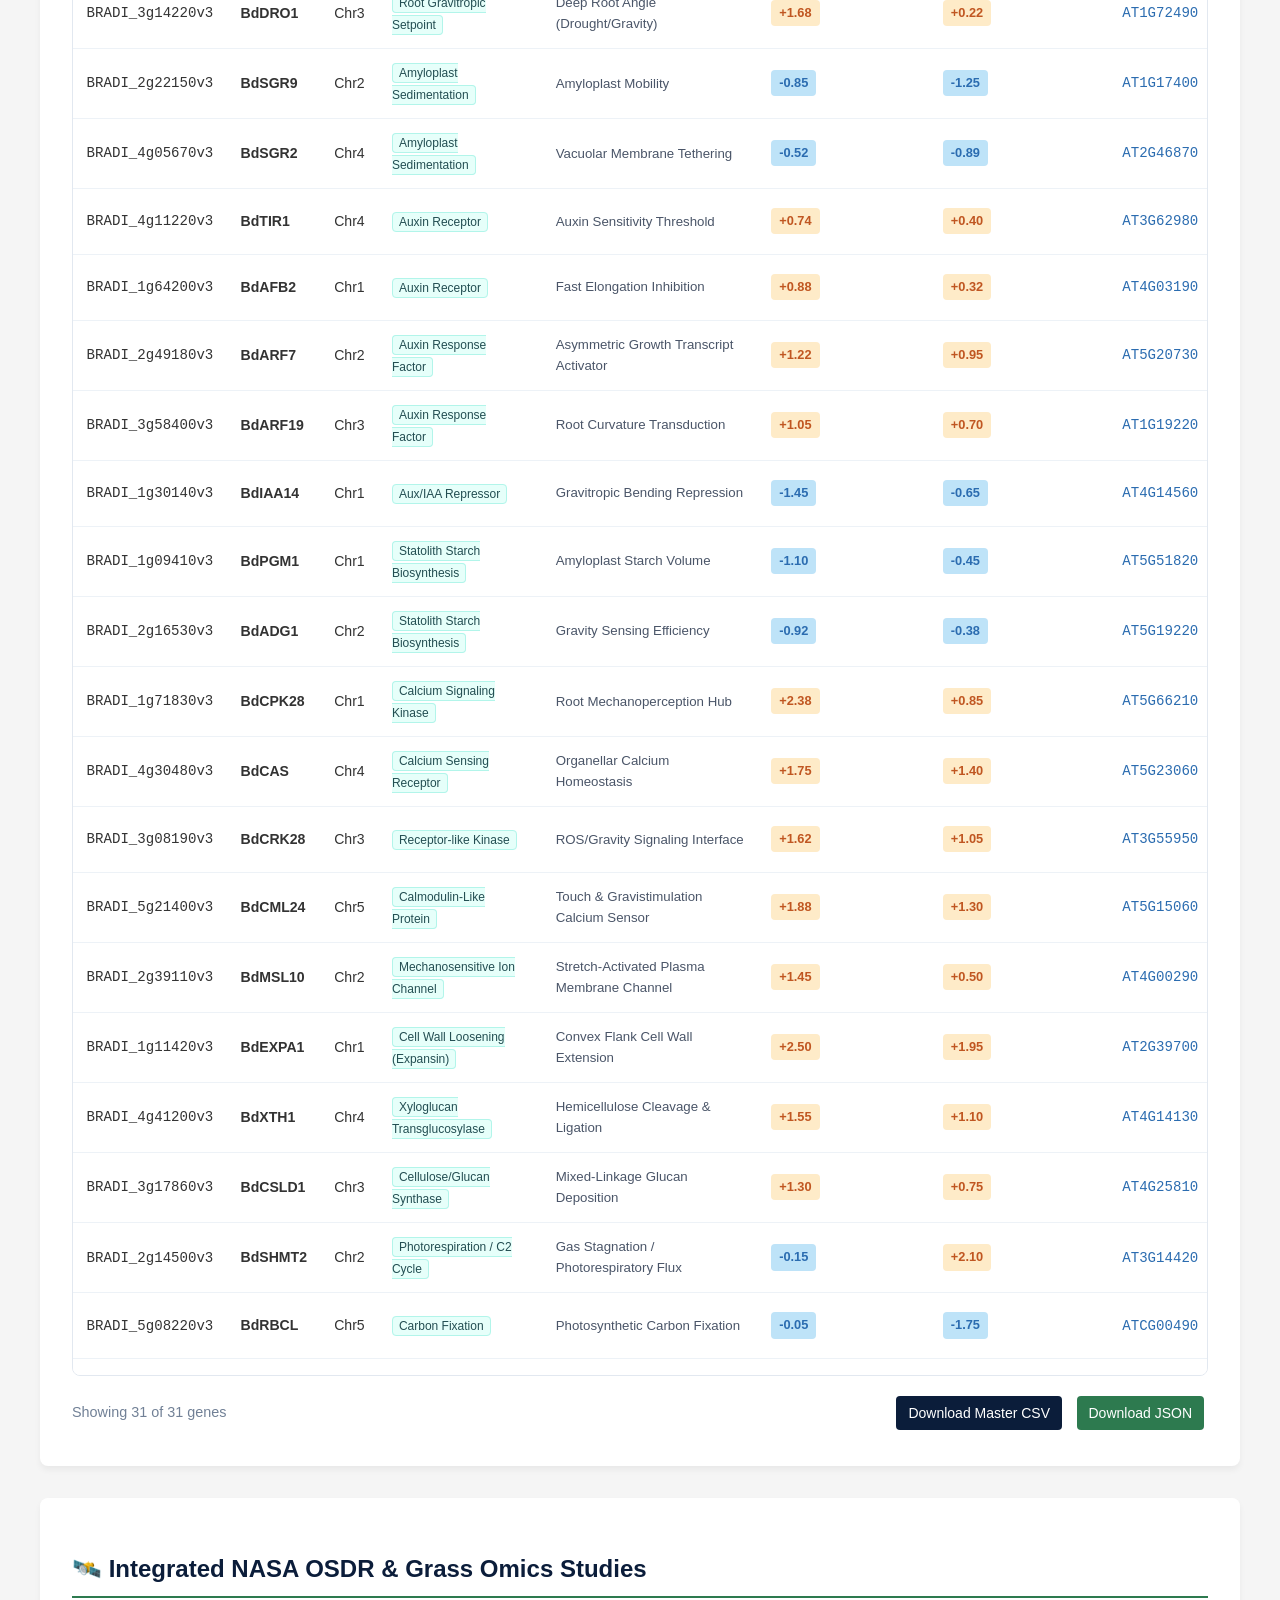
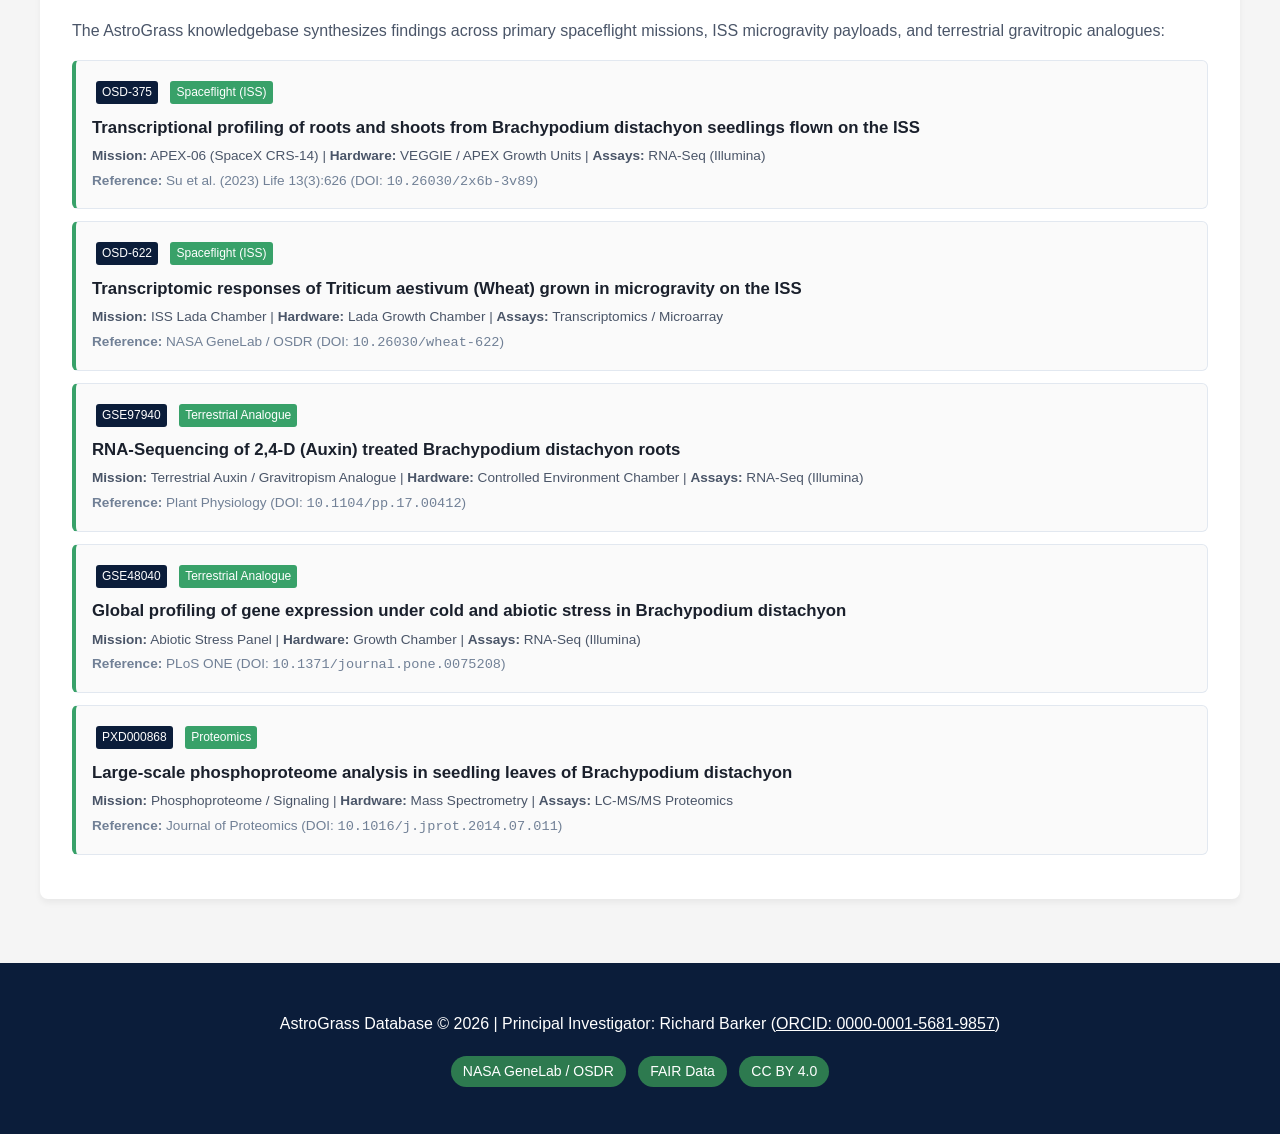
==== commit 24c3bd8d: "Correct the author ORCID to 0000-0001-5681-9857 0000-0002-4525-3341 does not exist: pub.orcid.org re" ====
--- a/docs/astrograss.html
+++ b/docs/astrograss.html
@@ -291,7 +291,7 @@
     </div>
 
     <footer>
-        <p>AstroGrass Database &copy; 2026 | Principal Investigator: Richard Barker (<a href="https://orcid.org/0000-0002-4525-3341">ORCID: 0000-0002-4525-3341</a>)</p>
+        <p>AstroGrass Database &copy; 2026 | Principal Investigator: Richard Barker (<a href="https://orcid.org/0000-0001-5681-9857">ORCID: 0000-0001-5681-9857</a>)</p>
         <p><span class="badge">NASA GeneLab / OSDR</span> <span class="badge">FAIR Data</span> <span class="badge">CC BY 4.0</span></p>
     </footer>
 
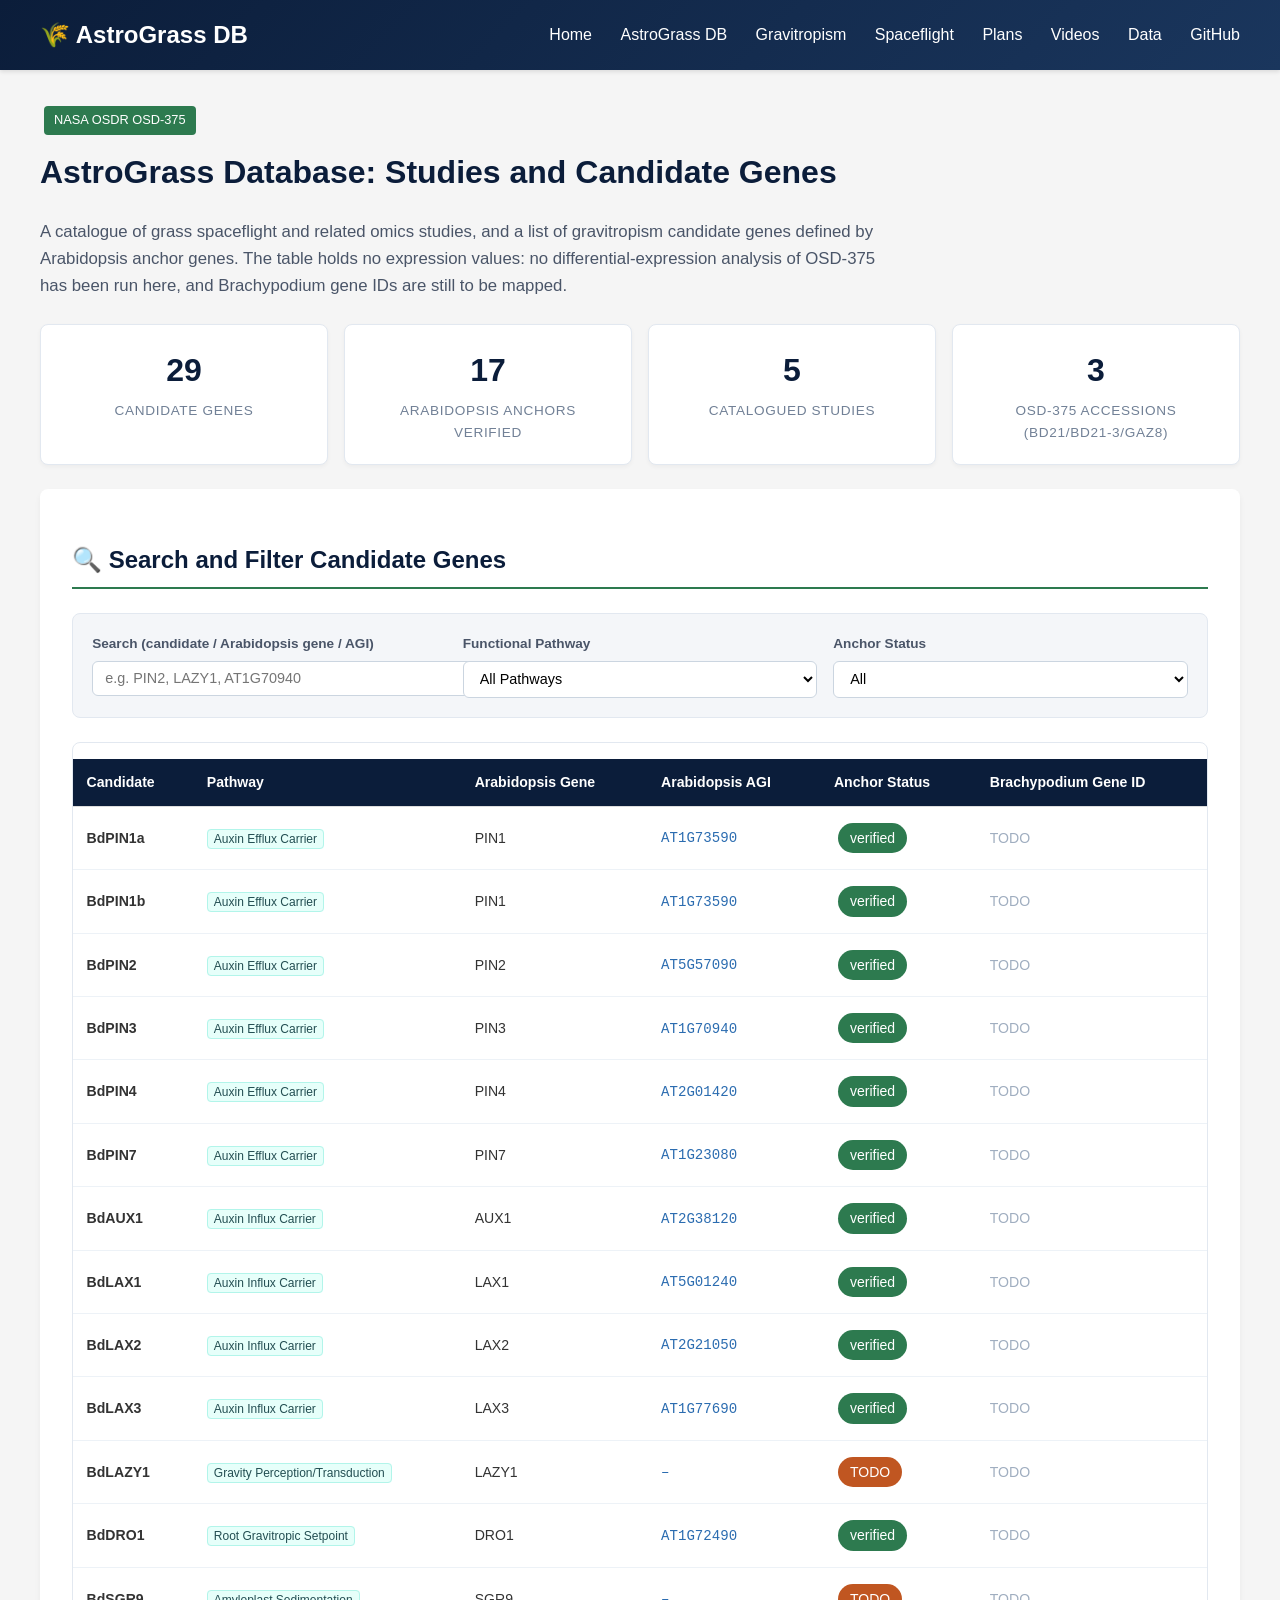
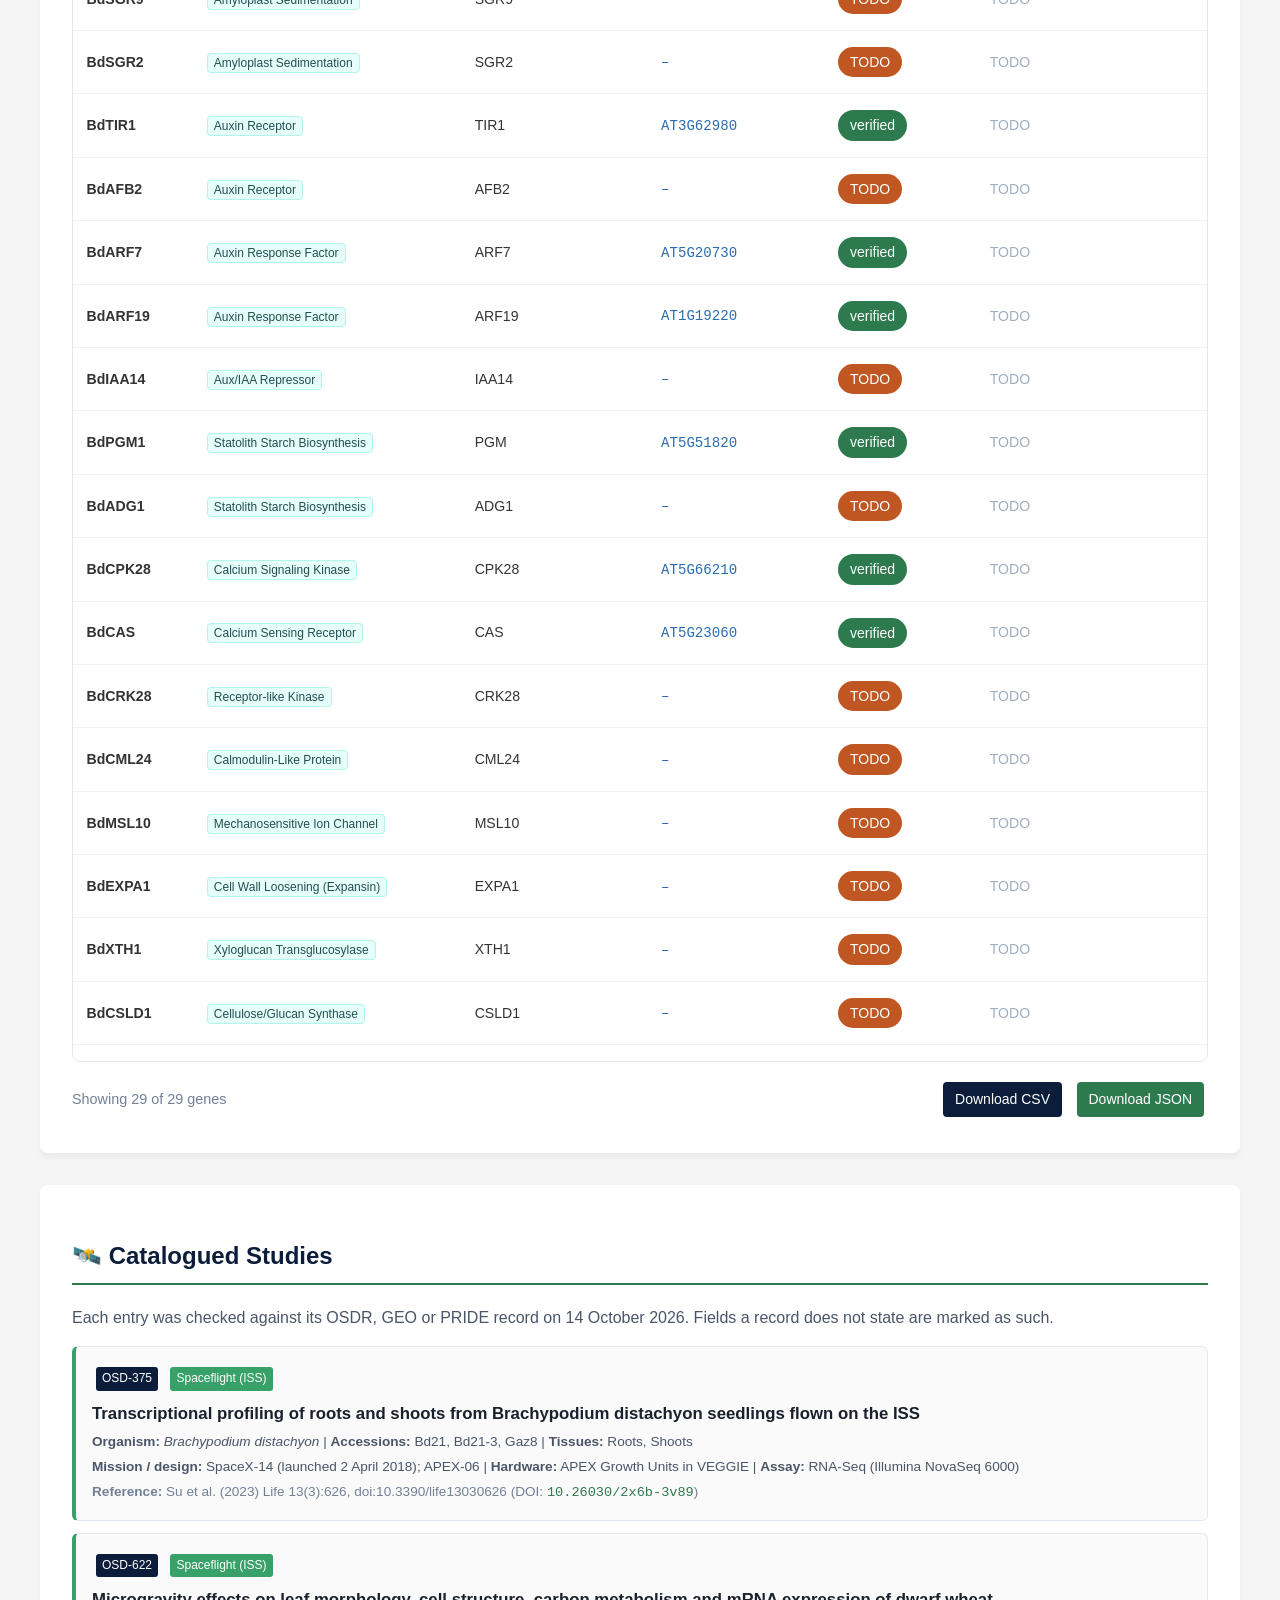
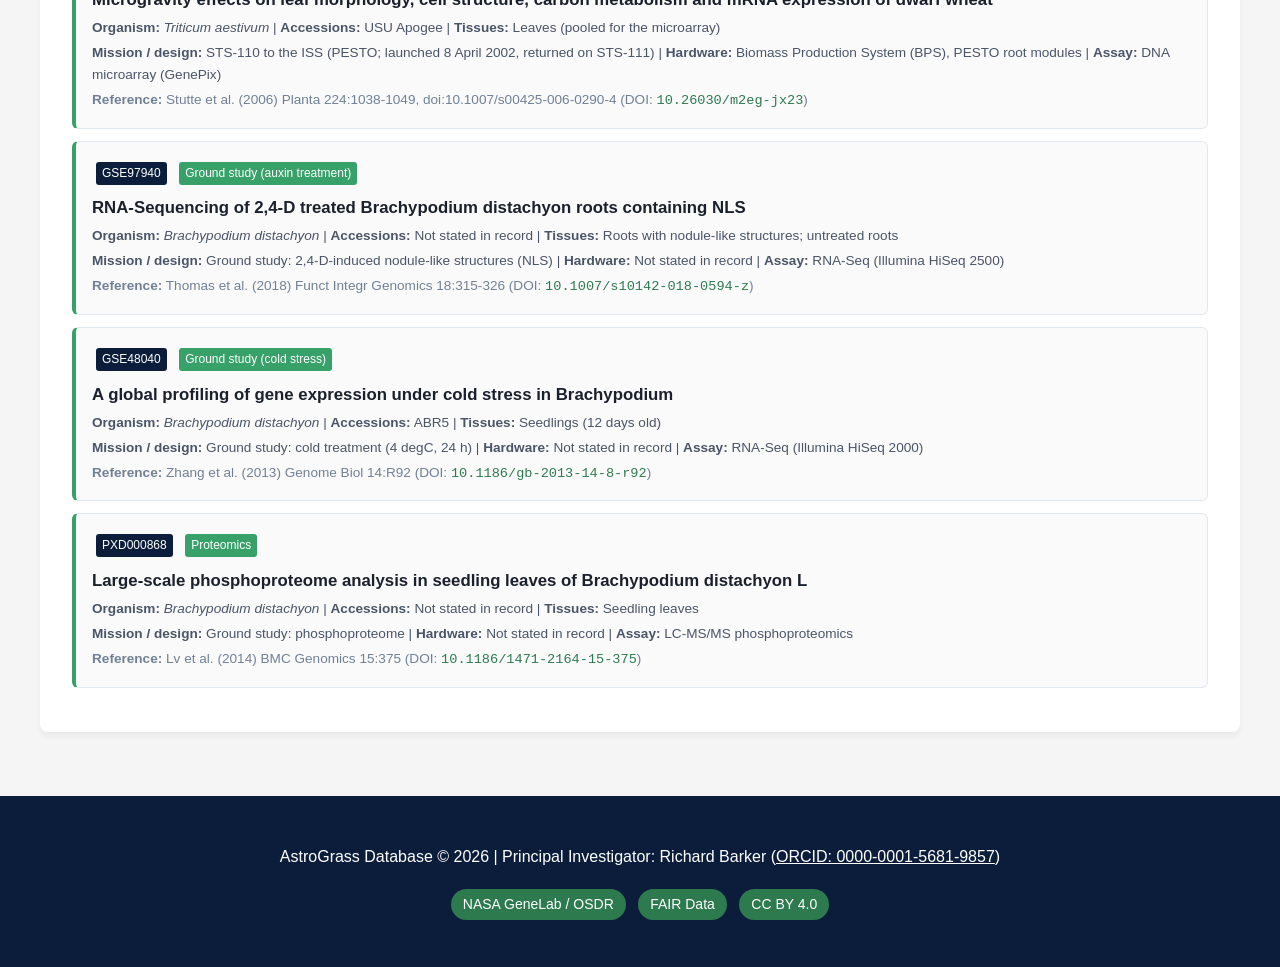
==== commit a8b91c9a: "Website: remove withdrawn results and fix broken links - Home: correction notice; metrics and findin" ====
--- a/docs/astrograss.html
+++ b/docs/astrograss.html
@@ -3,7 +3,7 @@
 <head>
     <meta charset="UTF-8">
     <meta name="viewport" content="width=device-width, initial-scale=1.0">
-    <title>AstroGrass Database | Spaceflight Omics & Gravitropism Knowledgebase</title>
+    <title>AstroGrass Database | Grass Spaceflight Studies & Gravitropism Candidate Genes</title>
     <link rel="stylesheet" href="css/style.css">
     <style>
         .filter-grid {
@@ -157,14 +157,14 @@
 </head>
 <body>
     <header>
-        <div class="container nav-container">
+        <div class="nav-container">
             <a href="index.html" class="logo">🌾 AstroGrass DB</a>
-            <nav>
+            <nav class="nav-links">
                 <a href="index.html">Home</a>
                 <a href="astrograss.html" class="active">AstroGrass DB</a>
-                <a href="gwas.html">GWAS</a>
+                <a href="gwas.html">Gravitropism</a>
                 <a href="spaceflight.html">Spaceflight</a>
-                <a href="integration.html">Integration</a>
+                <a href="integration.html">Plans</a>
                 <a href="videos.html">Videos</a>
                 <a href="data.html">Data</a>
                 <a href="https://github.com/dr-richard-barker/brachypodium-gwas-spaceflight" target="_blank">GitHub</a>
@@ -174,42 +174,42 @@
 
     <div class="container">
         <div style="margin-top: 1.5rem;">
-            <span class="badge" style="background:#2d7a4f; color:#fff; padding:4px 10px; border-radius:4px; font-size:0.8rem;">NASA OSDR OSD-375 Integration</span>
-            <h1 style="margin-top:0.5rem; color:#0b1d3a;">AstroGrass Knowledgebase & Gene Explorer</h1>
+            <span class="badge" style="background:#2d7a4f; color:#fff; padding:4px 10px; border-radius:4px; font-size:0.8rem;">NASA OSDR OSD-375</span>
+            <h1 style="margin-top:0.5rem; color:#0b1d3a;">AstroGrass Database: Studies and Candidate Genes</h1>
             <p style="color:#4a5568; font-size:1.05rem; max-width:850px;">
-                The unified astrobotany resource linking <em>Brachypodium distachyon</em> natural variation in gravitropism,
-                ISS spaceflight transcriptomics (APEX-06), terrestrial analogues (auxin & cold stress), and cereal crop orthologs (Rice & Wheat).
+                A catalogue of grass spaceflight and related omics studies, and a list of gravitropism candidate genes defined by Arabidopsis anchor genes.
+                The table holds no expression values: no differential-expression analysis of OSD-375 has been run here, and Brachypodium gene IDs are still to be mapped.
             </p>
         </div>
 
         <!-- Database Metrics -->
         <div class="stats-grid">
             <div class="stat-card">
-                <div class="stat-num" id="stat-total-genes">31</div>
-                <div class="stat-label">Curated Core Genes</div>
+                <div class="stat-num" id="stat-total-genes">–</div>
+                <div class="stat-label">Candidate Genes</div>
             </div>
             <div class="stat-card">
-                <div class="stat-num" id="stat-deg-genes">29</div>
-                <div class="stat-label">Spaceflight DEGs</div>
+                <div class="stat-num" id="stat-verified">–</div>
+                <div class="stat-label">Arabidopsis Anchors Verified</div>
             </div>
             <div class="stat-card">
-                <div class="stat-num" id="stat-studies">5</div>
-                <div class="stat-label">Integrated Studies</div>
+                <div class="stat-num" id="stat-studies">–</div>
+                <div class="stat-label">Catalogued Studies</div>
             </div>
             <div class="stat-card">
                 <div class="stat-num">3</div>
-                <div class="stat-label">Accessions (Bd21/3/Gaz8)</div>
+                <div class="stat-label">OSD-375 Accessions (Bd21/Bd21-3/Gaz8)</div>
             </div>
         </div>
 
         <!-- Filter Controls -->
         <section class="card" style="margin-top:1.5rem;">
-            <h2 style="margin-bottom:0.5rem;">🔍 Search & Filter AstroGrass</h2>
-            
+            <h2 style="margin-bottom:0.5rem;">🔍 Search and Filter Candidate Genes</h2>
+
             <div class="filter-grid">
                 <div class="filter-item">
-                    <label for="search-input">Search (Symbol / ID / Name)</label>
-                    <input type="text" id="search-input" placeholder="e.g. PIN2, LAZY1, BRADI_1g...">
+                    <label for="search-input">Search (candidate / Arabidopsis gene / AGI)</label>
+                    <input type="text" id="search-input" placeholder="e.g. PIN2, LAZY1, AT1G70940">
                 </div>
                 <div class="filter-item">
                     <label for="pathway-select">Functional Pathway</label>
@@ -218,22 +218,11 @@
                     </select>
                 </div>
                 <div class="filter-item">
-                    <label for="chr-select">Chromosome</label>
-                    <select id="chr-select">
-                        <option value="">All Chromosomes</option>
-                        <option value="Chr1">Chr 1</option>
-                        <option value="Chr2">Chr 2</option>
-                        <option value="Chr3">Chr 3</option>
-                        <option value="Chr4">Chr 4</option>
-                        <option value="Chr5">Chr 5</option>
-                    </select>
-                </div>
-                <div class="filter-item">
-                    <label for="status-select">Spaceflight Response</label>
+                    <label for="status-select">Anchor Status</label>
                     <select id="status-select">
-                        <option value="">All Responses</option>
-                        <option value="Root">Root Spaceflight DEGs</option>
-                        <option value="Shoot">Shoot Spaceflight DEGs</option>
+                        <option value="">All</option>
+                        <option value="verified">Verified in UniProt</option>
+                        <option value="todo">TODO (AGI names another gene)</option>
                     </select>
                 </div>
             </div>
@@ -243,15 +232,12 @@
                 <table class="gene-table">
                     <thead>
                         <tr>
-                            <th>Gene ID</th>
-                            <th>Symbol</th>
-                            <th>Chr</th>
+                            <th>Candidate</th>
                             <th>Pathway</th>
-                            <th>GWAS Gravitropic QTL Role</th>
-                            <th>OSD-375 Root log₂FC</th>
-                            <th>OSD-375 Shoot log₂FC</th>
-                            <th>Arabidopsis Ortholog</th>
-                            <th>Rice / Wheat</th>
+                            <th>Arabidopsis Gene</th>
+                            <th>Arabidopsis AGI</th>
+                            <th>Anchor Status</th>
+                            <th>Brachypodium Gene ID</th>
                         </tr>
                     </thead>
                     <tbody id="gene-table-body">
@@ -259,20 +245,20 @@
                     </tbody>
                 </table>
             </div>
-            
-            <div style="margin-top:1rem; display:flex; justify-content:space-between; align-items:center;">
-                <span id="results-count" style="font-size:0.9rem; color:#718096;">Showing 31 of 31 genes</span>
+
+            <div style="margin-top:1rem; display:flex; justify-content:space-between; align-items:center; flex-wrap:wrap; gap:8px;">
+                <span id="results-count" style="font-size:0.9rem; color:#718096;"></span>
                 <div>
-                    <a href="../tables/astrograss_master_table.csv" download class="badge" style="background:#0b1d3a; color:white; padding:6px 12px; border-radius:4px; text-decoration:none; margin-right:6px;">Download Master CSV</a>
+                    <a href="tables/astrograss_master_table.csv" download class="badge" style="background:#0b1d3a; color:white; padding:6px 12px; border-radius:4px; text-decoration:none; margin-right:6px;">Download CSV</a>
                     <a href="js/astrograss_database.json" download class="badge" style="background:#2d7a4f; color:white; padding:6px 12px; border-radius:4px; text-decoration:none;">Download JSON</a>
                 </div>
             </div>
         </section>
 
-        <!-- OSDR Studies Catalog -->
+        <!-- Studies Catalog -->
         <section class="card" style="margin-top:2rem;">
-            <h2>🛰️ Integrated NASA OSDR & Grass Omics Studies</h2>
-            <p style="margin-bottom:1rem; color:#4a5568;">The AstroGrass knowledgebase synthesizes findings across primary spaceflight missions, ISS microgravity payloads, and terrestrial gravitropic analogues:</p>
+            <h2>🛰️ Catalogued Studies</h2>
+            <p style="margin-bottom:1rem; color:#4a5568;">Each entry was checked against its OSDR, GEO or PRIDE record on 14 October 2026. Fields a record does not state are marked as such.</p>
 
             <div id="studies-container">
                 <!-- Populated by JavaScript -->
@@ -297,6 +283,10 @@
 
     <script>
         let dbData = null;
+
+        function esc(v) {
+            return String(v ?? '').replace(/[&<>"']/g, c => ({'&': '&amp;', '<': '&lt;', '>': '&gt;', '"': '&quot;', "'": '&#39;'}[c]));
+        }
 
         // Fetch database JSON
         fetch('js/astrograss_database.json')
@@ -308,13 +298,15 @@
             .catch(err => console.error("Error loading AstroGrass JSON:", err));
 
         function initApp() {
+            document.getElementById('stat-total-genes').textContent = dbData.genes.length;
+            document.getElementById('stat-verified').textContent = dbData.genes.filter(g => g.arabidopsis_agi).length;
+            document.getElementById('stat-studies').textContent = dbData.studies.length;
             populatePathways();
             renderTable(dbData.genes);
             renderStudies(dbData.studies);
 
             document.getElementById('search-input').addEventListener('input', applyFilters);
             document.getElementById('pathway-select').addEventListener('change', applyFilters);
-            document.getElementById('chr-select').addEventListener('change', applyFilters);
             document.getElementById('status-select').addEventListener('change', applyFilters);
         }
 
@@ -329,12 +321,18 @@
             });
         }
 
+        function statusBadge(g) {
+            return g.arabidopsis_agi
+                ? '<span class="badge" style="background:#2d7a4f; color:#fff;">verified</span>'
+                : '<span class="badge" style="background:#c05621; color:#fff;">TODO</span>';
+        }
+
         function renderTable(genes) {
             const tbody = document.getElementById('gene-table-body');
             tbody.innerHTML = '';
 
             if (genes.length === 0) {
-                tbody.innerHTML = `<tr><td colspan="9" style="text-align:center; padding:2rem; color:#718096;">No matching genes found. Try adjusting your filters.</td></tr>`;
+                tbody.innerHTML = `<tr><td colspan="6" style="text-align:center; padding:2rem; color:#718096;">No matching genes found. Try adjusting your filters.</td></tr>`;
                 document.getElementById('results-count').textContent = 'Showing 0 genes';
                 return;
             }
@@ -342,25 +340,13 @@
             genes.forEach(g => {
                 const tr = document.createElement('tr');
                 tr.onclick = () => openModal(g);
-
-                const rootBadge = g.root_log2fc > 0 
-                    ? `<span class="badge-up">+${g.root_log2fc.toFixed(2)}</span>` 
-                    : (g.root_log2fc < 0 ? `<span class="badge-down">${g.root_log2fc.toFixed(2)}</span>` : `<span style="color:#a0aec0">0.00</span>`);
-
-                const shootBadge = g.shoot_log2fc > 0 
-                    ? `<span class="badge-up">+${g.shoot_log2fc.toFixed(2)}</span>` 
-                    : (g.shoot_log2fc < 0 ? `<span class="badge-down">${g.shoot_log2fc.toFixed(2)}</span>` : `<span style="color:#a0aec0">0.00</span>`);
-
                 tr.innerHTML = `
-                    <td><code>${g.gene_id}</code></td>
-                    <td><strong>${g.symbol}</strong></td>
-                    <td>${g.chr}</td>
-                    <td><span class="badge-pathway">${g.pathway}</span></td>
-                    <td style="font-size:0.83rem; color:#4a5568;">${g.gwas_qtl}</td>
-                    <td>${rootBadge}</td>
-                    <td>${shootBadge}</td>
-                    <td><code style="color:#2b6cb0;">${g.at_ortholog}</code></td>
-                    <td style="font-size:0.8rem;">${g.os_ortholog} / ${g.ta_ortholog}</td>
+                    <td><strong>${esc(g.candidate)}</strong></td>
+                    <td><span class="badge-pathway">${esc(g.pathway)}</span></td>
+                    <td>${esc(g.arabidopsis_gene)}</td>
+                    <td><code style="color:#2b6cb0;">${esc(g.arabidopsis_agi) || '–'}</code></td>
+                    <td>${statusBadge(g)}</td>
+                    <td style="color:#a0aec0;">${esc(g.brachypodium_gene_id)}</td>
                 `;
                 tbody.appendChild(tr);
             });
@@ -375,14 +361,13 @@
                 const card = document.createElement('div');
                 card.className = 'study-card';
                 card.innerHTML = `
-                    <div style="display:flex; justify-content:space-between; align-items:flex-start;">
-                        <div>
-                            <span class="badge" style="background:#0b1d3a; color:#fff; font-size:0.75rem; padding:2px 6px; border-radius:3px;">${s.study_id}</span>
-                            <span class="badge" style="background:#38a169; color:#fff; font-size:0.75rem; padding:2px 6px; border-radius:3px; margin-left:4px;">${s.category}</span>
-                            <h3 style="margin:0.4rem 0 0.2rem 0; font-size:1.05rem; color:#1a202c;">${s.title}</h3>
-                            <p style="margin:0; font-size:0.85rem; color:#4a5568;"><strong>Mission:</strong> ${s.mission} | <strong>Hardware:</strong> ${s.hardware} | <strong>Assays:</strong> ${s.assays}</p>
-                            <p style="margin:0.2rem 0 0 0; font-size:0.85rem; color:#718096;"><strong>Reference:</strong> ${s.reference} (DOI: <code>${s.doi}</code>)</p>
-                        </div>
+                    <div>
+                        <span class="badge" style="background:#0b1d3a; color:#fff; font-size:0.75rem; padding:2px 6px; border-radius:3px;">${esc(s.study_id)}</span>
+                        <span class="badge" style="background:#38a169; color:#fff; font-size:0.75rem; padding:2px 6px; border-radius:3px; margin-left:4px;">${esc(s.category)}</span>
+                        <h3 style="margin:0.4rem 0 0.2rem 0; font-size:1.05rem; color:#1a202c;">${esc(s.title)}</h3>
+                        <p style="margin:0; font-size:0.85rem; color:#4a5568;"><strong>Organism:</strong> <em>${esc(s.organism)}</em> | <strong>Accessions:</strong> ${esc(s.accessions)} | <strong>Tissues:</strong> ${esc(s.tissues)}</p>
+                        <p style="margin:0.2rem 0 0 0; font-size:0.85rem; color:#4a5568;"><strong>Mission / design:</strong> ${esc(s.mission)} | <strong>Hardware:</strong> ${esc(s.hardware)} | <strong>Assay:</strong> ${esc(s.assays)}</p>
+                        <p style="margin:0.2rem 0 0 0; font-size:0.85rem; color:#718096;"><strong>Reference:</strong> ${esc(s.reference)} (DOI: <a href="https://doi.org/${esc(s.doi)}" target="_blank"><code>${esc(s.doi)}</code></a>)</p>
                     </div>
                 `;
                 container.appendChild(card);
@@ -392,21 +377,16 @@
         function applyFilters() {
             const query = document.getElementById('search-input').value.toLowerCase();
             const pathway = document.getElementById('pathway-select').value;
-            const chr = document.getElementById('chr-select').value;
             const status = document.getElementById('status-select').value;
 
             const filtered = dbData.genes.filter(g => {
-                const matchQuery = !query || 
-                    g.symbol.toLowerCase().includes(query) || 
-                    g.gene_id.toLowerCase().includes(query) || 
-                    g.name.toLowerCase().includes(query) ||
-                    g.at_ortholog.toLowerCase().includes(query);
-
+                const matchQuery = !query ||
+                    g.candidate.toLowerCase().includes(query) ||
+                    g.arabidopsis_gene.toLowerCase().includes(query) ||
+                    g.arabidopsis_agi.toLowerCase().includes(query);
                 const matchPathway = !pathway || g.pathway === pathway;
-                const matchChr = !chr || g.chr === chr;
-                const matchStatus = !status || (status === 'Root' && Math.abs(g.root_log2fc) >= 0.5) || (status === 'Shoot' && Math.abs(g.shoot_log2fc) >= 0.5);
-
-                return matchQuery && matchPathway && matchChr && matchStatus;
+                const matchStatus = !status || (status === 'verified') === Boolean(g.arabidopsis_agi);
+                return matchQuery && matchPathway && matchStatus;
             });
 
             renderTable(filtered);
@@ -416,36 +396,22 @@
             const modal = document.getElementById('gene-modal');
             const body = document.getElementById('modal-body');
             body.innerHTML = `
-                <span class="badge" style="background:#0b1d3a; color:#fff;">${g.chr}</span>
-                <span class="badge-pathway" style="margin-left:6px;">${g.pathway}</span>
-                <h2 style="margin:0.5rem 0 0.2rem 0; color:#0b1d3a;">${g.symbol} (${g.name})</h2>
-                <p style="margin:0; color:#718096; font-size:0.9rem;">Ensembl ID: <code>${g.gene_id}</code></p>
+                <span class="badge-pathway">${esc(g.pathway)}</span>
+                <h2 style="margin:0.5rem 0 0.2rem 0; color:#0b1d3a;">${esc(g.candidate)}</h2>
+                <p style="margin:0; color:#718096; font-size:0.9rem;">Arabidopsis anchor gene: <strong>${esc(g.arabidopsis_gene)}</strong></p>
                 <hr style="margin:1rem 0; border:0; border-top:1px solid #e2e8f0;">
-                
-                <h4 style="margin-bottom:0.4rem;">🛰️ Spaceflight Microgravity Response (NASA OSD-375)</h4>
+
+                <h4 style="margin-bottom:0.4rem;">Arabidopsis anchor</h4>
                 <p style="margin:0 0 0.5rem 0; font-size:0.92rem;">
-                    <strong>Root log₂FC:</strong> ${g.root_log2fc > 0 ? '+' : ''}${g.root_log2fc} | 
-                    <strong>Shoot log₂FC:</strong> ${g.shoot_log2fc > 0 ? '+' : ''}${g.shoot_log2fc} | 
-                    <strong>FDR (padj):</strong> ${g.padj}
+                    <strong>AGI:</strong> <code>${esc(g.arabidopsis_agi) || '–'}</code> ${statusBadge(g)}<br>
+                    <span style="color:#4a5568;">${esc(g.anchor_status)}</span>
                 </p>
-                <p style="font-size:0.88rem; color:#4a5568;">
-                    <strong>Ecotype Responsiveness:</strong> 
-                    Bd21: ${g.de_bd21 ? '✅ DEG' : '⚪ NS'} | 
-                    Bd21-3: ${g.de_bd21_3 ? '✅ DEG' : '⚪ NS'} | 
-                    Gaz8: ${g.de_gaz8 ? '✅ DEG' : '⚪ NS'}
-                </p>
-
-                <h4 style="margin:1rem 0 0.4rem 0;">🌱 Gravitropic Reorientation & GWAS QTL Role</h4>
-                <p style="font-size:0.92rem; color:#2d3748; background:#f7fafc; padding:0.75rem; border-radius:6px; border:1px solid #edf2f7;">
-                    ${g.gwas_qtl}
-                </p>
-
-                <h4 style="margin:1rem 0 0.4rem 0;">🌾 Cross-Species Orthologs</h4>
-                <ul style="font-size:0.9rem; line-height:1.6; margin:0; padding-left:1.2rem; color:#4a5568;">
-                    <li><strong>Arabidopsis thaliana:</strong> <code>${g.at_ortholog}</code></li>
-                    <li><strong>Oryza sativa (Rice):</strong> <code>${g.os_ortholog}</code></li>
-                    <li><strong>Triticum aestivum (Wheat):</strong> <code>${g.ta_ortholog}</code></li>
-                </ul>
+
+                <h4 style="margin:1rem 0 0.4rem 0;">Brachypodium gene</h4>
+                <p style="font-size:0.92rem; color:#4a5568;">${esc(g.brachypodium_gene_id)}: to be mapped from the verified Arabidopsis anchor with Ensembl Compara.</p>
+
+                <h4 style="margin:1rem 0 0.4rem 0;">Spaceflight expression</h4>
+                <p style="font-size:0.92rem; color:#4a5568;">Not available yet. No differential-expression analysis of OSD-375 has been run in this repository.</p>
             `;
             modal.style.display = 'block';
         }
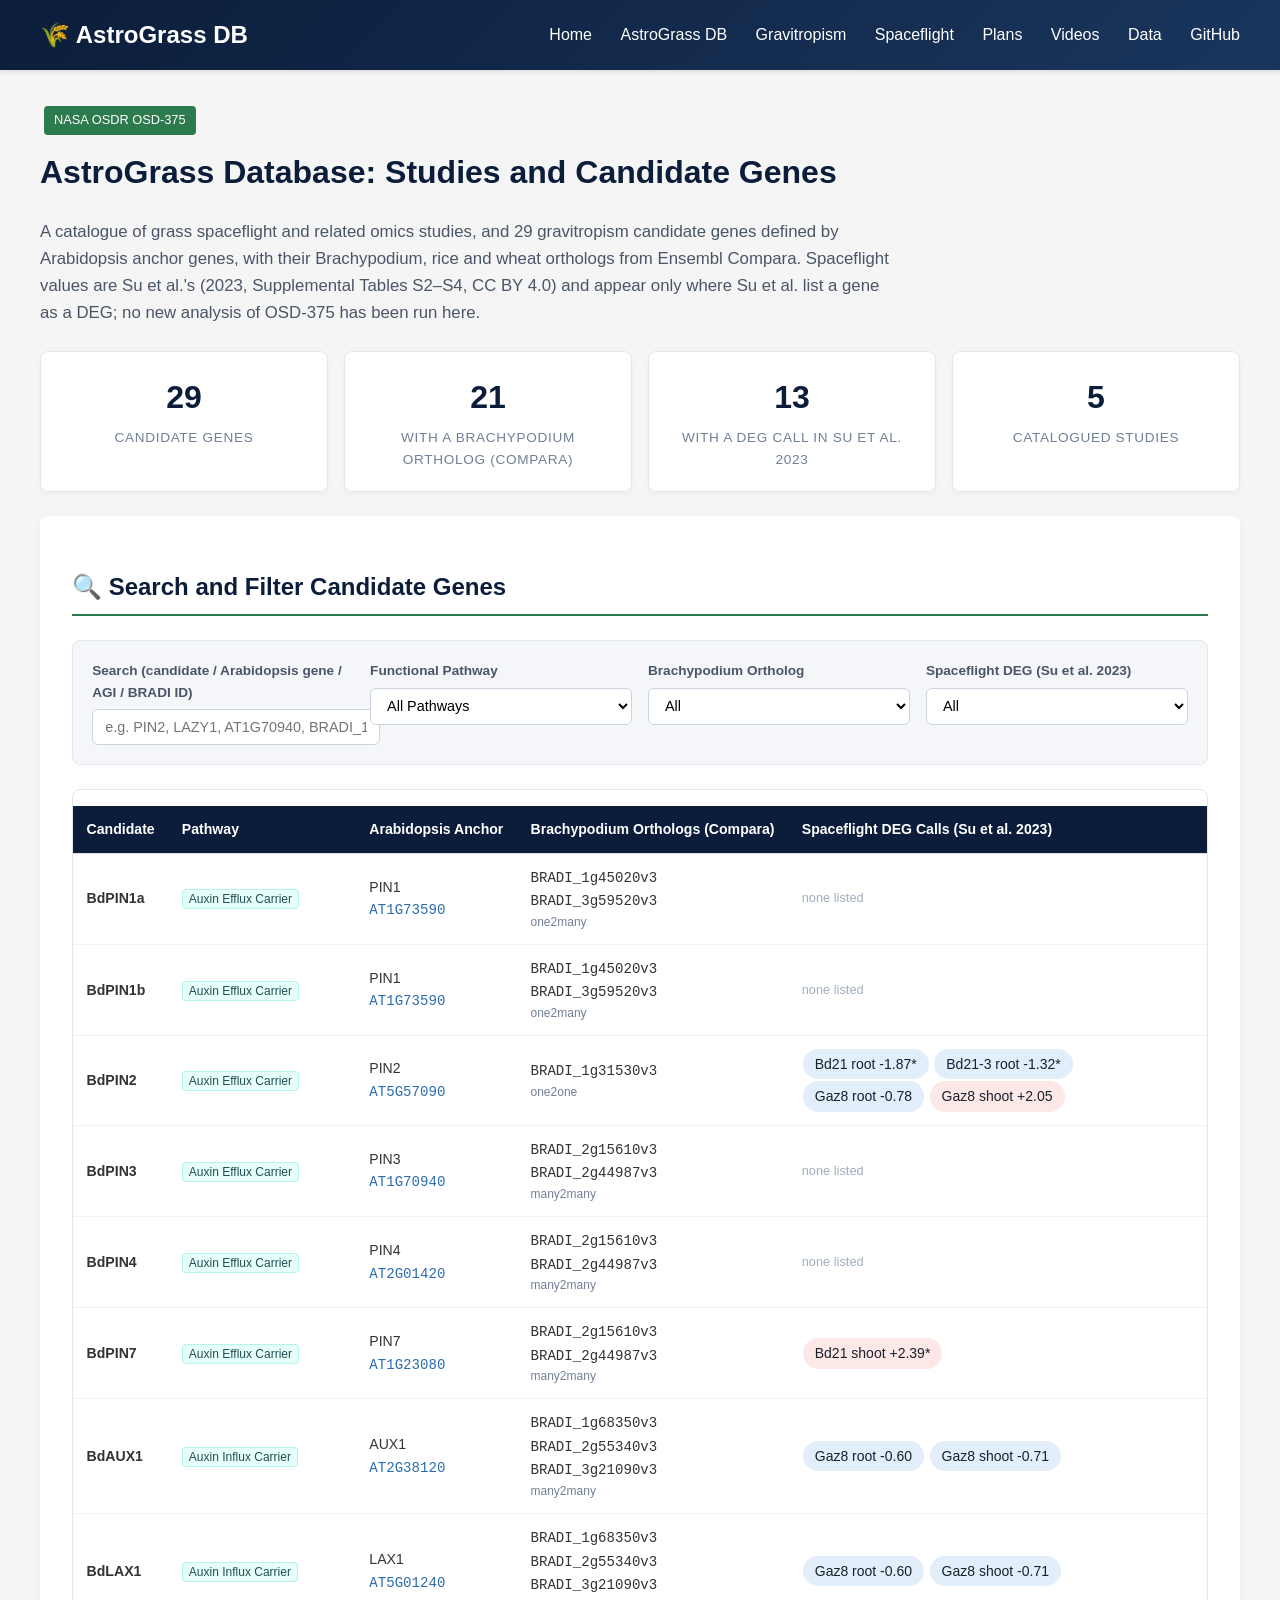
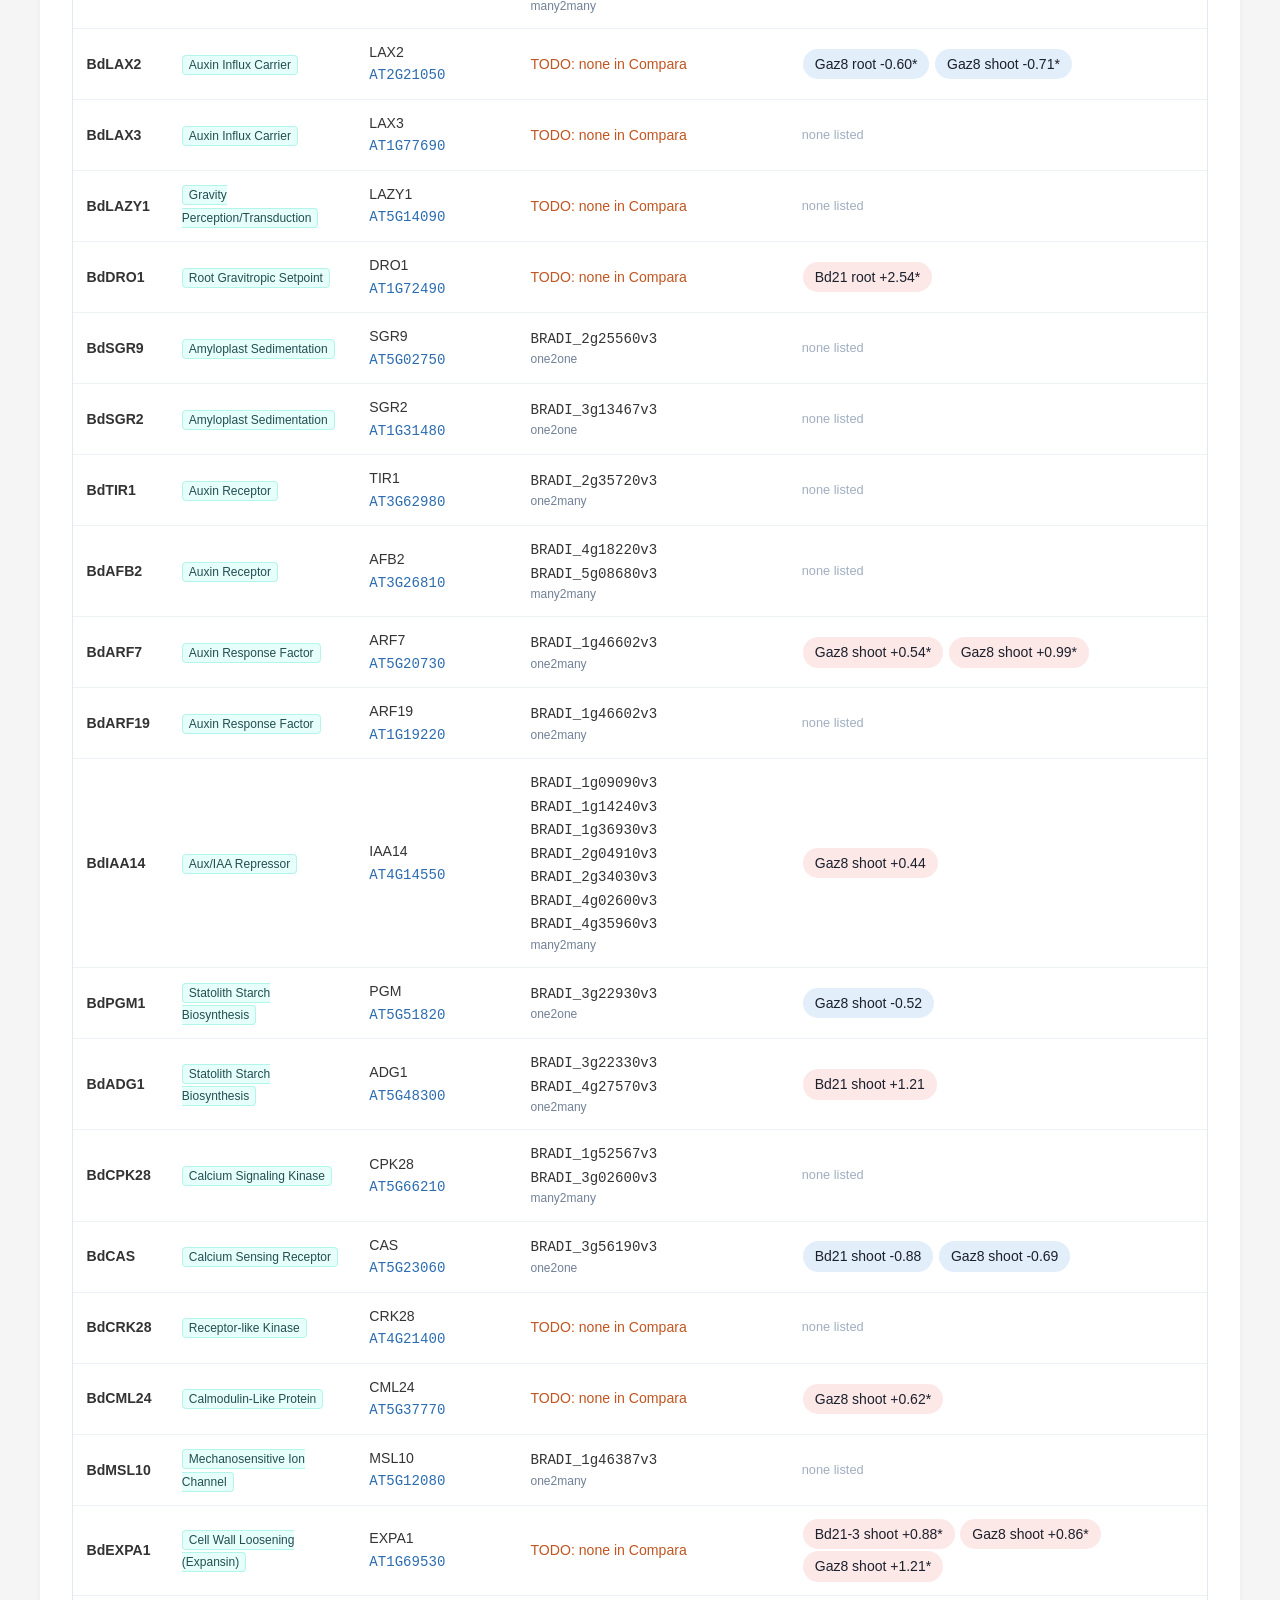
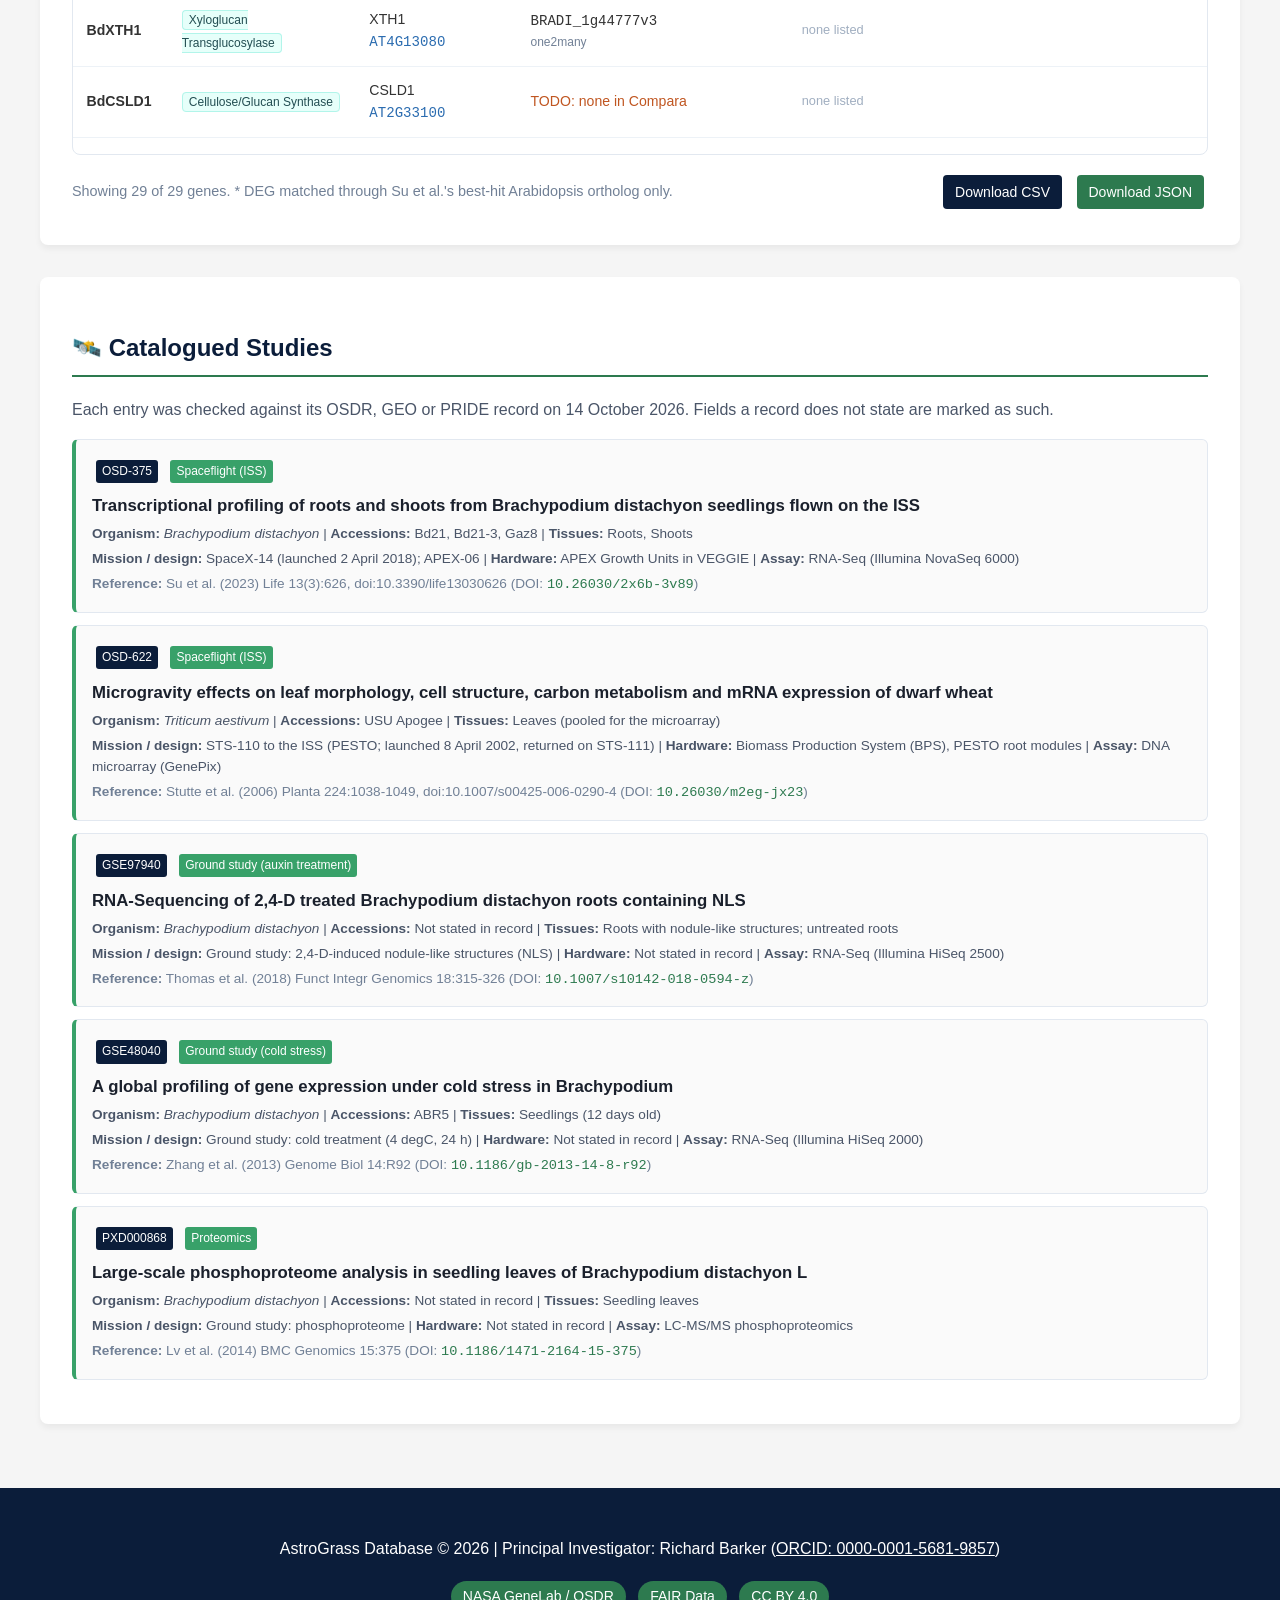
==== commit a43d2b4c: "Website: orthologs and Su et al.'s DEG calls - AstroGrass explorer: Compara ortholog and DEG-call co" ====
--- a/docs/astrograss.html
+++ b/docs/astrograss.html
@@ -177,8 +177,9 @@
             <span class="badge" style="background:#2d7a4f; color:#fff; padding:4px 10px; border-radius:4px; font-size:0.8rem;">NASA OSDR OSD-375</span>
             <h1 style="margin-top:0.5rem; color:#0b1d3a;">AstroGrass Database: Studies and Candidate Genes</h1>
             <p style="color:#4a5568; font-size:1.05rem; max-width:850px;">
-                A catalogue of grass spaceflight and related omics studies, and a list of gravitropism candidate genes defined by Arabidopsis anchor genes.
-                The table holds no expression values: no differential-expression analysis of OSD-375 has been run here, and Brachypodium gene IDs are still to be mapped.
+                A catalogue of grass spaceflight and related omics studies, and 29 gravitropism candidate genes defined by Arabidopsis anchor genes, with their
+                Brachypodium, rice and wheat orthologs from Ensembl Compara. Spaceflight values are Su et al.'s (2023, Supplemental Tables S2–S4, CC BY 4.0) and appear
+                only where Su et al. list a gene as a DEG; no new analysis of OSD-375 has been run here.
             </p>
         </div>
 
@@ -189,17 +190,17 @@
                 <div class="stat-label">Candidate Genes</div>
             </div>
             <div class="stat-card">
-                <div class="stat-num" id="stat-verified">–</div>
-                <div class="stat-label">Arabidopsis Anchors Verified</div>
+                <div class="stat-num" id="stat-orthologs">–</div>
+                <div class="stat-label">With a Brachypodium Ortholog (Compara)</div>
+            </div>
+            <div class="stat-card">
+                <div class="stat-num" id="stat-degs">–</div>
+                <div class="stat-label">With a DEG Call in Su et al. 2023</div>
             </div>
             <div class="stat-card">
                 <div class="stat-num" id="stat-studies">–</div>
                 <div class="stat-label">Catalogued Studies</div>
             </div>
-            <div class="stat-card">
-                <div class="stat-num">3</div>
-                <div class="stat-label">OSD-375 Accessions (Bd21/Bd21-3/Gaz8)</div>
-            </div>
         </div>
 
         <!-- Filter Controls -->
@@ -208,8 +209,8 @@
 
             <div class="filter-grid">
                 <div class="filter-item">
-                    <label for="search-input">Search (candidate / Arabidopsis gene / AGI)</label>
-                    <input type="text" id="search-input" placeholder="e.g. PIN2, LAZY1, AT1G70940">
+                    <label for="search-input">Search (candidate / Arabidopsis gene / AGI / BRADI ID)</label>
+                    <input type="text" id="search-input" placeholder="e.g. PIN2, LAZY1, AT1G70940, BRADI_1g31530v3">
                 </div>
                 <div class="filter-item">
                     <label for="pathway-select">Functional Pathway</label>
@@ -218,11 +219,20 @@
                     </select>
                 </div>
                 <div class="filter-item">
-                    <label for="status-select">Anchor Status</label>
-                    <select id="status-select">
+                    <label for="ortholog-select">Brachypodium Ortholog</label>
+                    <select id="ortholog-select">
                         <option value="">All</option>
-                        <option value="verified">Verified in UniProt</option>
-                        <option value="todo">TODO (AGI names another gene)</option>
+                        <option value="yes">In Ensembl Compara</option>
+                        <option value="no">None in Compara (TODO)</option>
+                    </select>
+                </div>
+                <div class="filter-item">
+                    <label for="deg-select">Spaceflight DEG (Su et al. 2023)</label>
+                    <select id="deg-select">
+                        <option value="">All</option>
+                        <option value="compara">DEG via a Compara ortholog</option>
+                        <option value="any">Any DEG call</option>
+                        <option value="none">No DEG call</option>
                     </select>
                 </div>
             </div>
@@ -234,10 +244,9 @@
                         <tr>
                             <th>Candidate</th>
                             <th>Pathway</th>
-                            <th>Arabidopsis Gene</th>
-                            <th>Arabidopsis AGI</th>
-                            <th>Anchor Status</th>
-                            <th>Brachypodium Gene ID</th>
+                            <th>Arabidopsis Anchor</th>
+                            <th>Brachypodium Orthologs (Compara)</th>
+                            <th>Spaceflight DEG Calls (Su et al. 2023)</th>
                         </tr>
                     </thead>
                     <tbody id="gene-table-body">
@@ -298,16 +307,18 @@
             .catch(err => console.error("Error loading AstroGrass JSON:", err));
 
         function initApp() {
-            document.getElementById('stat-total-genes').textContent = dbData.genes.length;
-            document.getElementById('stat-verified').textContent = dbData.genes.filter(g => g.arabidopsis_agi).length;
+            const genes = dbData.genes;
+            document.getElementById('stat-total-genes').textContent = genes.length;
+            document.getElementById('stat-orthologs').textContent = genes.filter(g => g.brachypodium_orthologs).length;
+            document.getElementById('stat-degs').textContent = genes.filter(g => g.spaceflight_degs.length).length;
             document.getElementById('stat-studies').textContent = dbData.studies.length;
             populatePathways();
-            renderTable(dbData.genes);
+            renderTable(genes);
             renderStudies(dbData.studies);
 
             document.getElementById('search-input').addEventListener('input', applyFilters);
-            document.getElementById('pathway-select').addEventListener('change', applyFilters);
-            document.getElementById('status-select').addEventListener('change', applyFilters);
+            ['pathway-select', 'ortholog-select', 'deg-select'].forEach(id =>
+                document.getElementById(id).addEventListener('change', applyFilters));
         }
 
         function populatePathways() {
@@ -321,10 +332,18 @@
             });
         }
 
-        function statusBadge(g) {
-            return g.arabidopsis_agi
-                ? '<span class="badge" style="background:#2d7a4f; color:#fff;">verified</span>'
-                : '<span class="badge" style="background:#c05621; color:#fff;">TODO</span>';
+        function fc(v) {
+            const n = Number(v);
+            return (n > 0 ? '+' : '') + n.toFixed(2);
+        }
+
+        function degBadges(g) {
+            if (!g.spaceflight_degs.length) return '<span style="color:#a0aec0;">none listed</span>';
+            return g.spaceflight_degs.map(d => {
+                const up = Number(d.deseq_log2fc) > 0;
+                const star = d.match.startsWith('Compara') ? '' : '*';
+                return `<span class="badge" style="background:${up ? '#fde8e8' : '#e3eefb'}; color:#1a202c; margin:1px;" title="${esc(d.brachypodium_gene_id)}: ${esc(d.match)}">${esc(d.accession)} ${esc(d.organ)} ${fc(d.deseq_log2fc)}${star}</span>`;
+            }).join(' ');
         }
 
         function renderTable(genes) {
@@ -332,7 +351,7 @@
             tbody.innerHTML = '';
 
             if (genes.length === 0) {
-                tbody.innerHTML = `<tr><td colspan="6" style="text-align:center; padding:2rem; color:#718096;">No matching genes found. Try adjusting your filters.</td></tr>`;
+                tbody.innerHTML = `<tr><td colspan="5" style="text-align:center; padding:2rem; color:#718096;">No matching genes found. Try adjusting your filters.</td></tr>`;
                 document.getElementById('results-count').textContent = 'Showing 0 genes';
                 return;
             }
@@ -340,18 +359,22 @@
             genes.forEach(g => {
                 const tr = document.createElement('tr');
                 tr.onclick = () => openModal(g);
+                const orth = g.brachypodium_orthologs
+                    ? g.brachypodium_orthologs.split(' ').map(id => `<code>${esc(id)}</code>`).join('<br>') +
+                      `<div style="font-size:0.75rem; color:#718096;">${esc(g.brachypodium_homology)}</div>`
+                    : '<span style="color:#c05621;">TODO: none in Compara</span>';
                 tr.innerHTML = `
                     <td><strong>${esc(g.candidate)}</strong></td>
                     <td><span class="badge-pathway">${esc(g.pathway)}</span></td>
-                    <td>${esc(g.arabidopsis_gene)}</td>
-                    <td><code style="color:#2b6cb0;">${esc(g.arabidopsis_agi) || '–'}</code></td>
-                    <td>${statusBadge(g)}</td>
-                    <td style="color:#a0aec0;">${esc(g.brachypodium_gene_id)}</td>
+                    <td>${esc(g.arabidopsis_gene)}<br><code style="color:#2b6cb0;">${esc(g.arabidopsis_agi)}</code></td>
+                    <td>${orth}</td>
+                    <td style="font-size:0.8rem;">${degBadges(g)}</td>
                 `;
                 tbody.appendChild(tr);
             });
 
-            document.getElementById('results-count').textContent = `Showing ${genes.length} of ${dbData.genes.length} genes`;
+            document.getElementById('results-count').textContent =
+                `Showing ${genes.length} of ${dbData.genes.length} genes. * DEG matched through Su et al.'s best-hit Arabidopsis ortholog only.`;
         }
 
         function renderStudies(studies) {
@@ -377,16 +400,18 @@
         function applyFilters() {
             const query = document.getElementById('search-input').value.toLowerCase();
             const pathway = document.getElementById('pathway-select').value;
-            const status = document.getElementById('status-select').value;
+            const orth = document.getElementById('ortholog-select').value;
+            const deg = document.getElementById('deg-select').value;
 
             const filtered = dbData.genes.filter(g => {
-                const matchQuery = !query ||
-                    g.candidate.toLowerCase().includes(query) ||
-                    g.arabidopsis_gene.toLowerCase().includes(query) ||
-                    g.arabidopsis_agi.toLowerCase().includes(query);
-                const matchPathway = !pathway || g.pathway === pathway;
-                const matchStatus = !status || (status === 'verified') === Boolean(g.arabidopsis_agi);
-                return matchQuery && matchPathway && matchStatus;
+                const text = [g.candidate, g.arabidopsis_gene, g.arabidopsis_agi, g.brachypodium_orthologs,
+                              ...g.spaceflight_degs.map(d => d.brachypodium_gene_id)].join(' ').toLowerCase();
+                const hasCompara = g.spaceflight_degs.some(d => d.match.startsWith('Compara'));
+                return (!query || text.includes(query)) &&
+                    (!pathway || g.pathway === pathway) &&
+                    (!orth || (orth === 'yes') === Boolean(g.brachypodium_orthologs)) &&
+                    (!deg || (deg === 'compara' && hasCompara) || (deg === 'any' && g.spaceflight_degs.length > 0) ||
+                     (deg === 'none' && g.spaceflight_degs.length === 0));
             });
 
             renderTable(filtered);
@@ -395,23 +420,33 @@
         function openModal(g) {
             const modal = document.getElementById('gene-modal');
             const body = document.getElementById('modal-body');
+            const list = ids => ids ? ids.split(' ').map(id => `<code>${esc(id)}</code>`).join(', ') : '<span style="color:#a0aec0;">none in Compara</span>';
+            const degRows = g.spaceflight_degs.map(d => `
+                <tr><td>${esc(d.accession)}</td><td>${esc(d.organ)}</td><td><code>${esc(d.brachypodium_gene_id)}</code></td>
+                <td>${esc(d.match)}</td><td>${fc(d.deseq_log2fc)}</td><td>${Number(d.deseq_padj).toExponential(1)}</td>
+                <td>${fc(d.edger_log2fc)}</td><td>${Number(d.edger_q).toExponential(1)}</td></tr>`).join('');
             body.innerHTML = `
                 <span class="badge-pathway">${esc(g.pathway)}</span>
                 <h2 style="margin:0.5rem 0 0.2rem 0; color:#0b1d3a;">${esc(g.candidate)}</h2>
-                <p style="margin:0; color:#718096; font-size:0.9rem;">Arabidopsis anchor gene: <strong>${esc(g.arabidopsis_gene)}</strong></p>
+                <p style="margin:0; color:#718096; font-size:0.9rem;">Arabidopsis anchor gene: <strong>${esc(g.arabidopsis_gene)}</strong> (<code>${esc(g.arabidopsis_agi)}</code>)</p>
+                <p style="margin:0.3rem 0 0 0; font-size:0.85rem; color:#4a5568;">${esc(g.anchor_status)}</p>
                 <hr style="margin:1rem 0; border:0; border-top:1px solid #e2e8f0;">
 
-                <h4 style="margin-bottom:0.4rem;">Arabidopsis anchor</h4>
-                <p style="margin:0 0 0.5rem 0; font-size:0.92rem;">
-                    <strong>AGI:</strong> <code>${esc(g.arabidopsis_agi) || '–'}</code> ${statusBadge(g)}<br>
-                    <span style="color:#4a5568;">${esc(g.anchor_status)}</span>
-                </p>
-
-                <h4 style="margin:1rem 0 0.4rem 0;">Brachypodium gene</h4>
-                <p style="font-size:0.92rem; color:#4a5568;">${esc(g.brachypodium_gene_id)}: to be mapped from the verified Arabidopsis anchor with Ensembl Compara.</p>
-
-                <h4 style="margin:1rem 0 0.4rem 0;">Spaceflight expression</h4>
-                <p style="font-size:0.92rem; color:#4a5568;">Not available yet. No differential-expression analysis of OSD-375 has been run in this repository.</p>
+                <h4 style="margin-bottom:0.4rem;">Orthologs (Ensembl Compara, plants)</h4>
+                <ul style="font-size:0.9rem; line-height:1.6; margin:0; padding-left:1.2rem; color:#4a5568;">
+                    <li><strong>Brachypodium distachyon:</strong> ${list(g.brachypodium_orthologs)} ${g.brachypodium_homology ? '(' + esc(g.brachypodium_homology) + ')' : ''}</li>
+                    <li><strong>Oryza sativa (rice):</strong> ${list(g.rice_orthologs)}</li>
+                    <li><strong>Triticum aestivum (wheat):</strong> ${list(g.wheat_orthologs)}</li>
+                </ul>
+                ${g.ortholog_note ? `<p style="font-size:0.85rem; color:#718096; margin-top:0.4rem;">${esc(g.ortholog_note)}</p>` : ''}
+
+                <h4 style="margin:1rem 0 0.4rem 0;">Spaceflight DEG calls (Su et al. 2023)</h4>
+                ${g.spaceflight_degs.length ? `
+                <div style="overflow-x:auto;"><table class="gene-table" style="font-size:0.8rem;">
+                    <thead><tr><th>Accession</th><th>Organ</th><th>Gene</th><th>Match</th><th>DESeq log₂FC</th><th>padj</th><th>edgeR log₂FC</th><th>q</th></tr></thead>
+                    <tbody>${degRows}</tbody></table></div>` :
+                '<p style="font-size:0.9rem; color:#4a5568;">No Brachypodium gene for this candidate is in Su et al.\'s DEG lists. That is not evidence of no change: unlisted genes may be unexpressed or below significance.</p>'}
+                <p style="font-size:0.8rem; color:#718096; margin-top:0.5rem;">Values from Su et al. (2023) <em>Life</em> 13:626, Supplemental Tables S2–S4 (CC BY 4.0); log₂FC is ISS / ground control. Differences between accessions are confounded with sequencing batch.</p>
             `;
             modal.style.display = 'block';
         }
